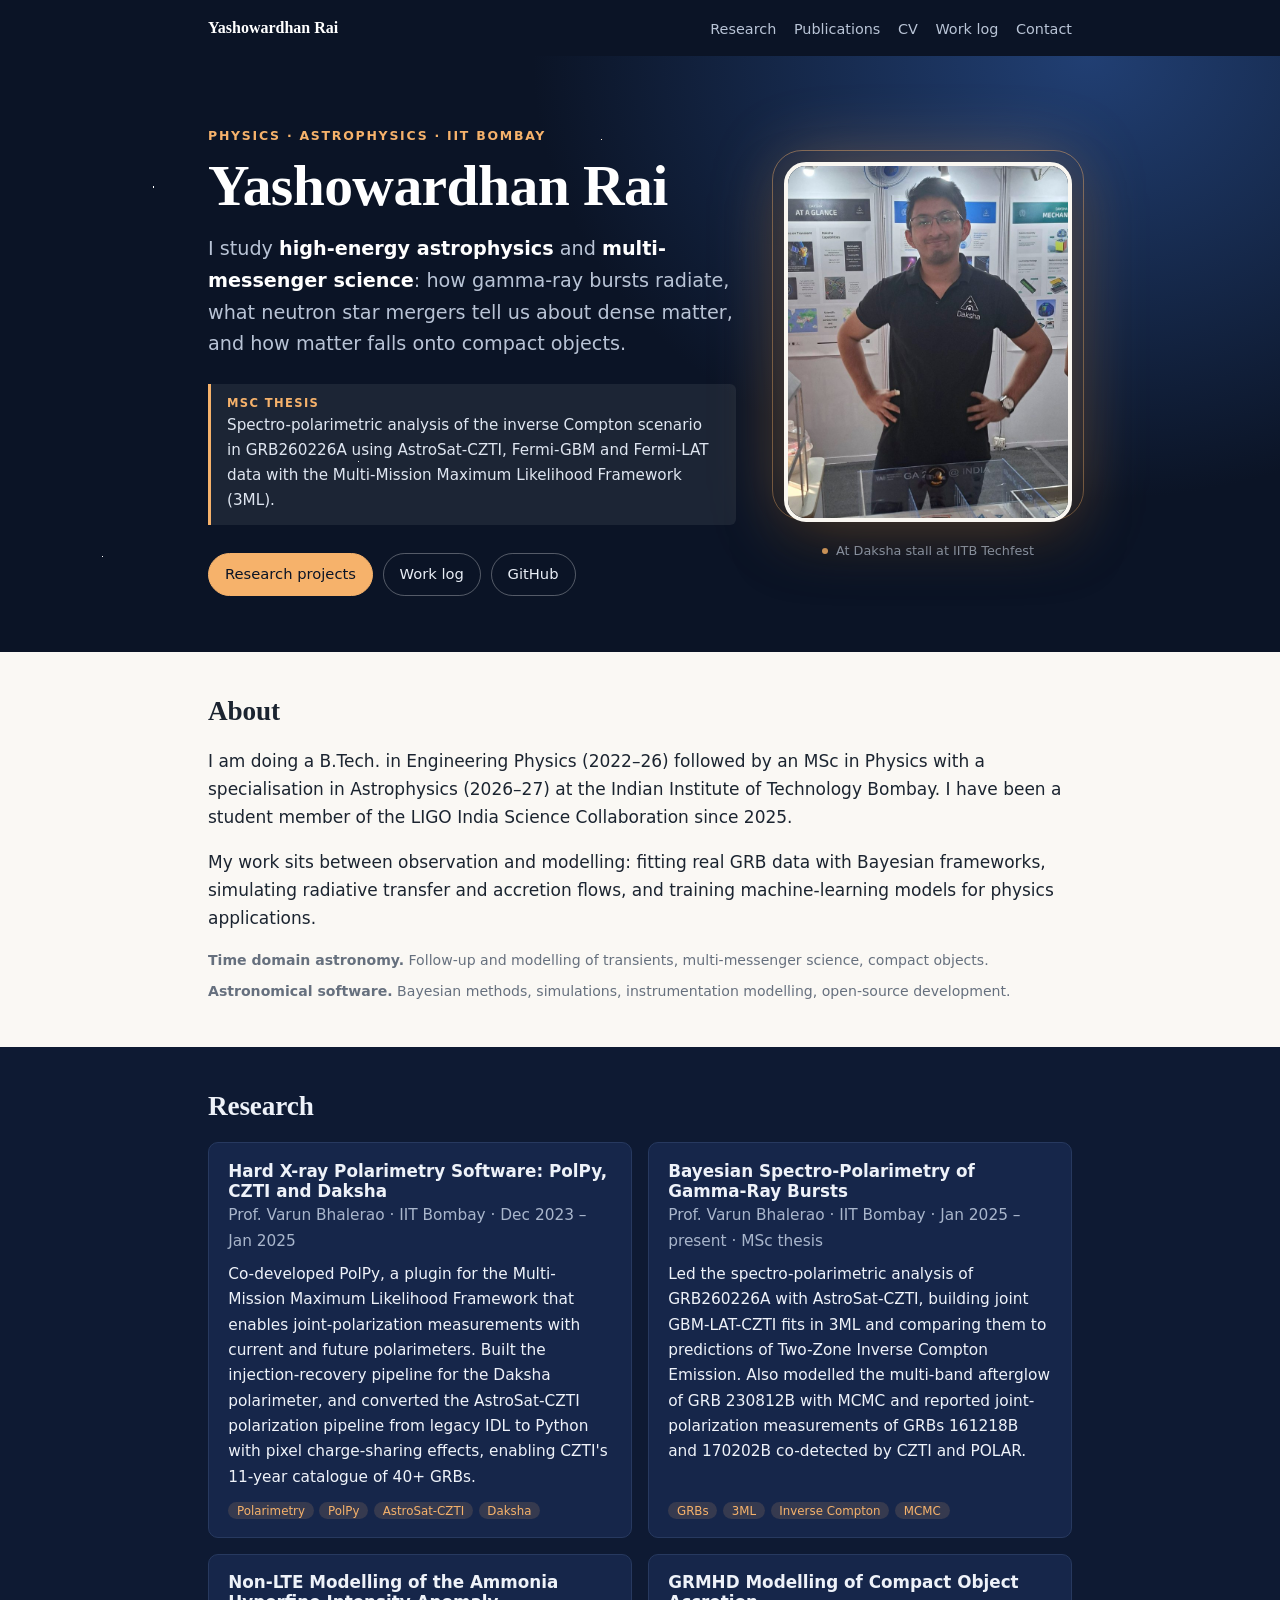
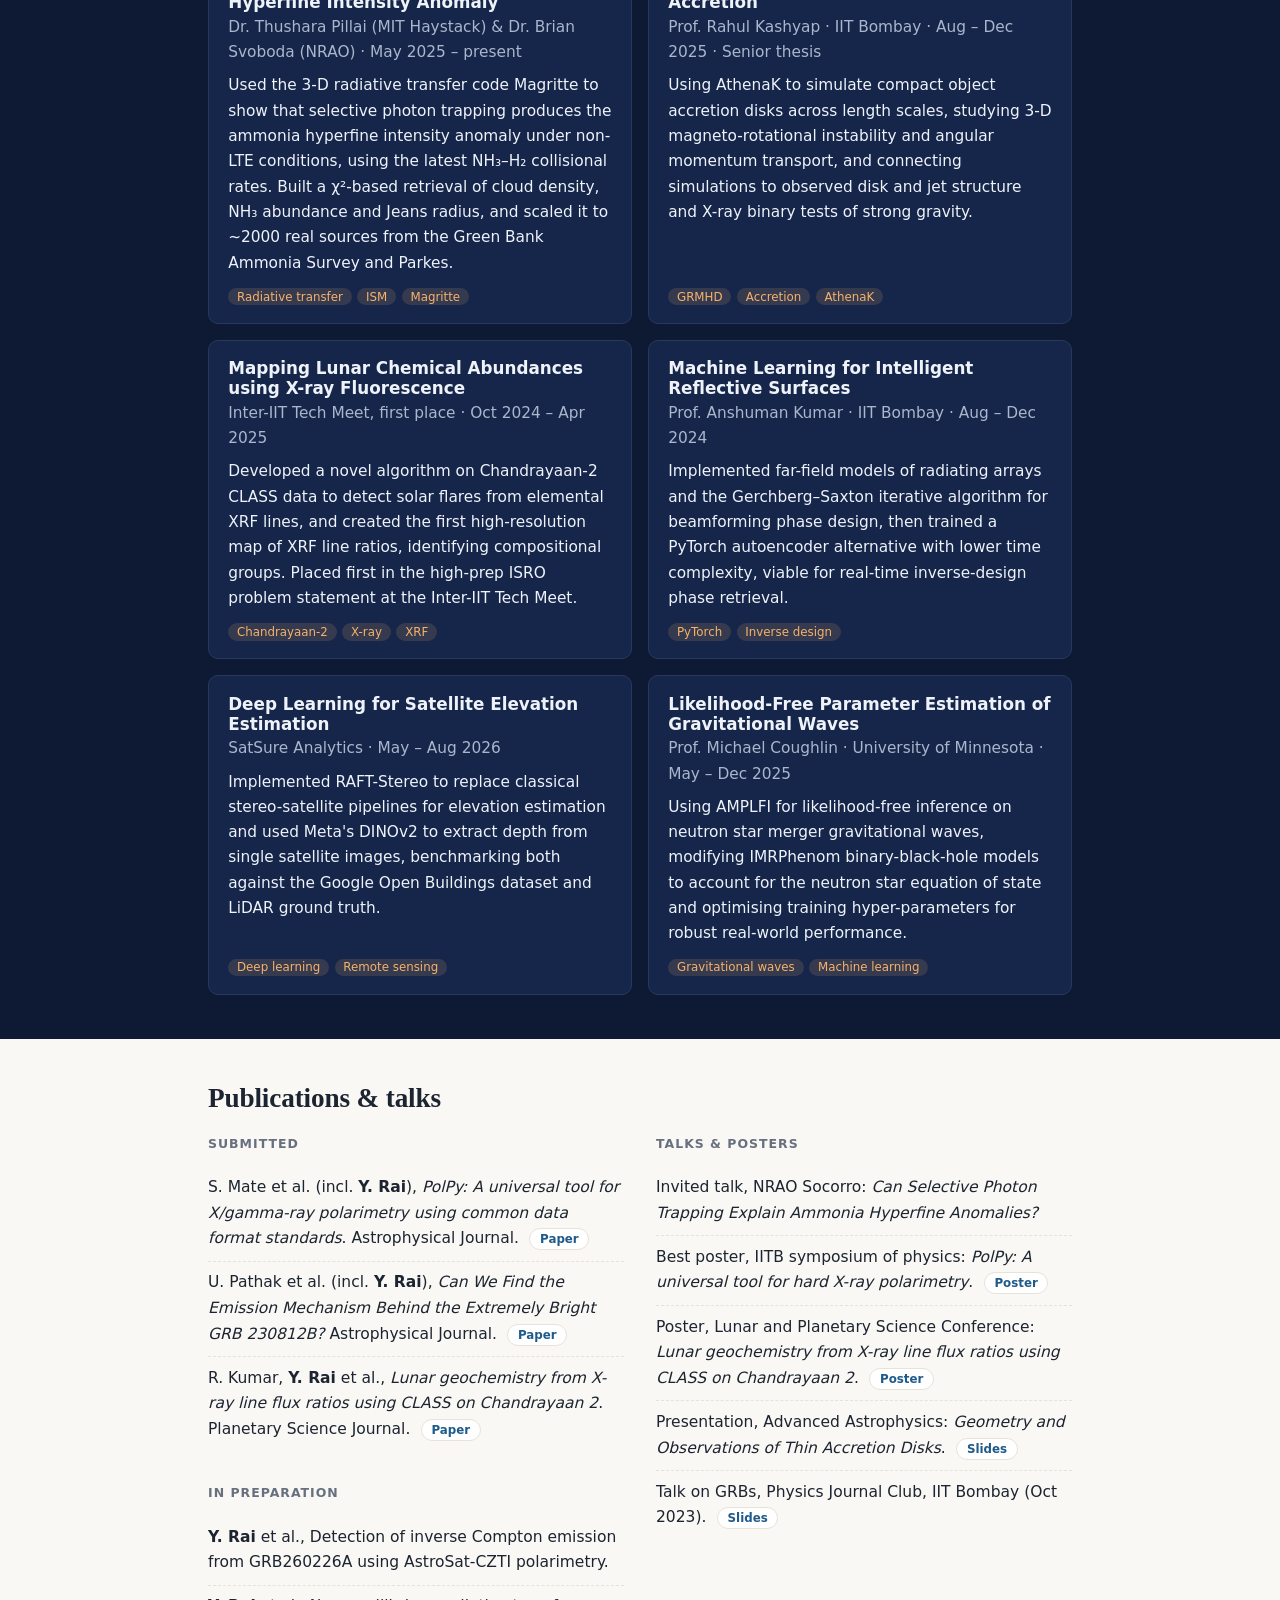
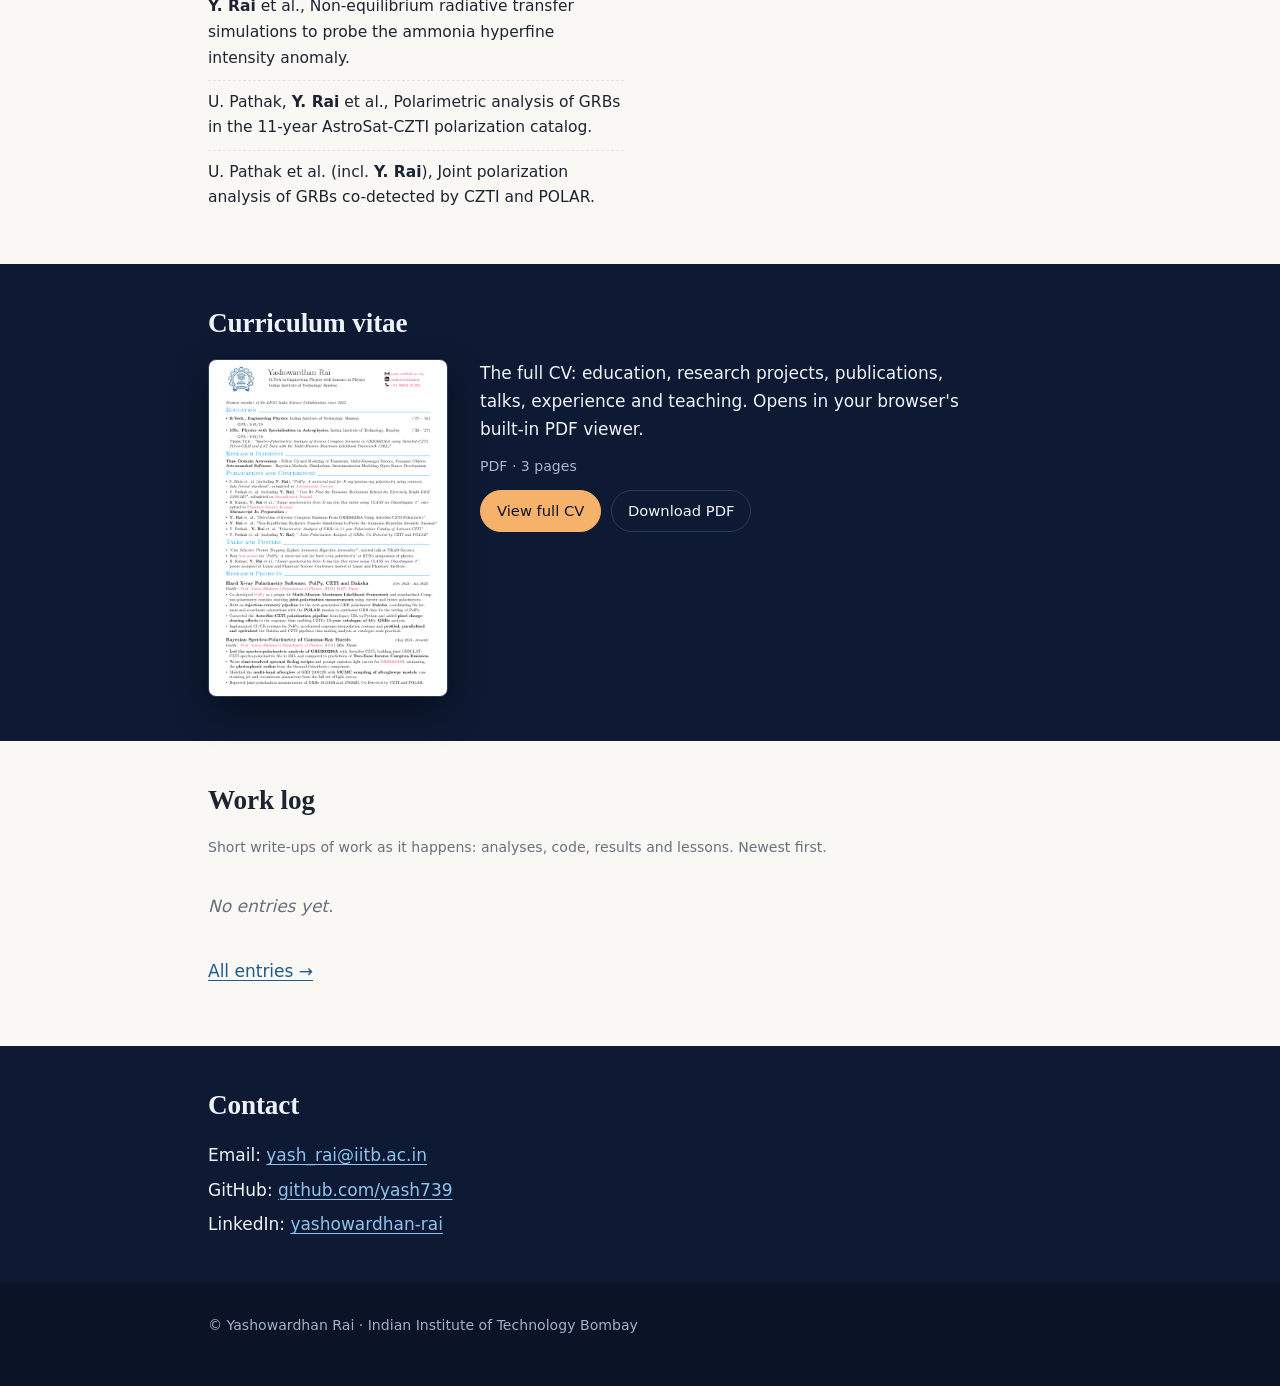
==== index.html @ 52ad8c48 "New theme: navy/light bands, swapping hero photos with captions" ====
<!doctype html>
<html lang="en">
<head>
<meta charset="utf-8">
<meta name="viewport" content="width=device-width, initial-scale=1">
<title>Yashowardhan Rai</title>
<meta name="description" content="Yashowardhan Rai: MSc Physics (Astrophysics) at IIT Bombay. GRB polarimetry, gravitational waves, accretion disks and radiative transfer.">
<link rel="stylesheet" href="assets/style.css">
</head>
<body>

<header class="nav">
  <div class="wrap">
    <a class="brand" href="#top">Yashowardhan Rai</a>
    <nav aria-label="Sections">
      <ul>
        <li><a href="#research">Research</a></li>
        <li><a href="#publications">Publications</a></li>
        <li><a href="#cv">CV</a></li>
        <li><a href="#work-log">Work log</a></li>
        <li><a href="#contact">Contact</a></li>
      </ul>
    </nav>
  </div>
</header>

<main id="top">
<div class="hero-bg"><div class="wrap hero hero-grid"><div class="hero-copy">
  <p class="eyebrow">Physics &middot; Astrophysics &middot; IIT Bombay</p>
  <h1>Yashowardhan Rai</h1>
  <p class="lede">I study <strong>high-energy astrophysics</strong> and <strong>multi-messenger science</strong>: how gamma-ray bursts radiate, what neutron star mergers tell us about dense matter, and how matter falls onto compact objects.</p>
  <div class="thesis">
    <b>MSc thesis</b>
    Spectro-polarimetric analysis of the inverse Compton scenario in GRB260226A using AstroSat-CZTI, Fermi-GBM and Fermi-LAT data with the Multi-Mission Maximum Likelihood Framework (3ML).
  </div>
  <div class="btns">
    <a class="btn primary" href="#research">Research projects</a>
    <a class="btn" href="work.html">Work log</a>
    <a class="btn" href="https://github.com/yash739">GitHub</a>
  </div>
</div>
<figure class="portrait">
  <button class="swap" type="button" title="Click to swap photo" aria-label="Show the other photo">
    <img class="on" src="assets/img/portrait-daksha.jpg" data-caption="At Daksha stall at IITB Techfest" alt="At Daksha stall at IITB Techfest" width="760" height="950">
    <img src="assets/img/portrait-udaipur.jpg" data-caption="At Udaipur Solar Observatory" alt="At Udaipur Solar Observatory" width="760" height="950" loading="lazy">
  </button>
  <figcaption>At Daksha stall at IITB Techfest</figcaption>
</figure>
</div></div>

<section id="about">
  <div class="wrap">
    <h2>About</h2>
    <p>I am doing a B.Tech. in Engineering Physics (2022&ndash;26) followed by an MSc in Physics with a specialisation in Astrophysics (2026&ndash;27) at the Indian Institute of Technology Bombay. I have been a student member of the LIGO India Science Collaboration since 2025.</p>
    <p>My work sits between observation and modelling: fitting real GRB data with Bayesian frameworks, simulating radiative transfer and accretion flows, and training machine-learning models for physics applications.</p>
    <div class="cols-interests">
      <p class="meta"><b>Time domain astronomy.</b> Follow-up and modelling of transients, multi-messenger science, compact objects.</p>
      <p class="meta"><b>Astronomical software.</b> Bayesian methods, simulations, instrumentation modelling, open-source development.</p>
    </div>
  </div>
</section>

<section id="research">
  <div class="wrap">
    <h2>Research</h2>
    <div class="cards">

      <a class="card" href="project.html#polpy-czti-daksha">
        <div><h3>Hard X-ray Polarimetry Software: PolPy, CZTI and Daksha</h3>
        <p class="meta">Prof. Varun Bhalerao &middot; IIT Bombay &middot; Dec 2023 &ndash; Jan 2025</p></div>
        <p>Co-developed PolPy, a plugin for the Multi-Mission Maximum Likelihood Framework that enables joint-polarization measurements with current and future polarimeters. Built the injection-recovery pipeline for the Daksha polarimeter, and converted the AstroSat-CZTI polarization pipeline from legacy IDL to Python with pixel charge-sharing effects, enabling CZTI's 11-year catalogue of 40+ GRBs.</p>
        <div class="tags"><span class="tag">Polarimetry</span><span class="tag">PolPy</span><span class="tag">AstroSat-CZTI</span><span class="tag">Daksha</span></div>
      </a>

      <a class="card" href="project.html#bayesian-spectro-polarimetry-grb">
        <div><h3>Bayesian Spectro-Polarimetry of Gamma-Ray Bursts</h3>
        <p class="meta">Prof. Varun Bhalerao &middot; IIT Bombay &middot; Jan 2025 &ndash; present &middot; MSc thesis</p></div>
        <p>Led the spectro-polarimetric analysis of GRB260226A with AstroSat-CZTI, building joint GBM-LAT-CZTI fits in 3ML and comparing them to predictions of Two-Zone Inverse Compton Emission. Also modelled the multi-band afterglow of GRB 230812B with MCMC and reported joint-polarization measurements of GRBs 161218B and 170202B co-detected by CZTI and POLAR.</p>
        <div class="tags"><span class="tag">GRBs</span><span class="tag">3ML</span><span class="tag">Inverse Compton</span><span class="tag">MCMC</span></div>
      </a>

      <a class="card" href="project.html#ammonia-non-lte">
        <div><h3>Non-LTE Modelling of the Ammonia Hyperfine Intensity Anomaly</h3>
        <p class="meta">Dr. Thushara Pillai (MIT Haystack) &amp; Dr. Brian Svoboda (NRAO) &middot; May 2025 &ndash; present</p></div>
        <p>Used the 3-D radiative transfer code Magritte to show that selective photon trapping produces the ammonia hyperfine intensity anomaly under non-LTE conditions, using the latest NH&#8323;&ndash;H&#8322; collisional rates. Built a &chi;&sup2;-based retrieval of cloud density, NH&#8323; abundance and Jeans radius, and scaled it to ~2000 real sources from the Green Bank Ammonia Survey and Parkes.</p>
        <div class="tags"><span class="tag">Radiative transfer</span><span class="tag">ISM</span><span class="tag">Magritte</span></div>
      </a>

      <a class="card" href="project.html#grmhd-accretion">
        <div><h3>GRMHD Modelling of Compact Object Accretion</h3>
        <p class="meta">Prof. Rahul Kashyap &middot; IIT Bombay &middot; Aug &ndash; Dec 2025 &middot; Senior thesis</p></div>
        <p>Using AthenaK to simulate compact object accretion disks across length scales, studying 3-D magneto-rotational instability and angular momentum transport, and connecting simulations to observed disk and jet structure and X-ray binary tests of strong gravity.</p>
        <div class="tags"><span class="tag">GRMHD</span><span class="tag">Accretion</span><span class="tag">AthenaK</span></div>
      </a>

      <a class="card" href="project.html#lunar-xrf-abundances">
        <div><h3>Mapping Lunar Chemical Abundances using X-ray Fluorescence</h3>
        <p class="meta">Inter-IIT Tech Meet, first place &middot; Oct 2024 &ndash; Apr 2025</p></div>
        <p>Developed a novel algorithm on Chandrayaan-2 CLASS data to detect solar flares from elemental XRF lines, and created the first high-resolution map of XRF line ratios, identifying compositional groups. Placed first in the high-prep ISRO problem statement at the Inter-IIT Tech Meet.</p>
        <div class="tags"><span class="tag">Chandrayaan-2</span><span class="tag">X-ray</span><span class="tag">XRF</span></div>
      </a>

      <a class="card" href="project.html#ml-intelligent-reflective-surfaces">
        <div><h3>Machine Learning for Intelligent Reflective Surfaces</h3>
        <p class="meta">Prof. Anshuman Kumar &middot; IIT Bombay &middot; Aug &ndash; Dec 2024</p></div>
        <p>Implemented far-field models of radiating arrays and the Gerchberg&ndash;Saxton iterative algorithm for beamforming phase design, then trained a PyTorch autoencoder alternative with lower time complexity, viable for real-time inverse-design phase retrieval.</p>
        <div class="tags"><span class="tag">PyTorch</span><span class="tag">Inverse design</span></div>
      </a>

      <a class="card" href="project.html#satellite-elevation-dl">
        <div><h3>Deep Learning for Satellite Elevation Estimation</h3>
        <p class="meta">SatSure Analytics &middot; May &ndash; Aug 2026</p></div>
        <p>Implemented RAFT-Stereo to replace classical stereo-satellite pipelines for elevation estimation and used Meta's DINOv2 to extract depth from single satellite images, benchmarking both against the Google Open Buildings dataset and LiDAR ground truth.</p>
        <div class="tags"><span class="tag">Deep learning</span><span class="tag">Remote sensing</span></div>
      </a>

      <a class="card" href="project.html#gw-likelihood-free-inference">
        <div><h3>Likelihood-Free Parameter Estimation of Gravitational Waves</h3>
        <p class="meta">Prof. Michael Coughlin &middot; University of Minnesota &middot; May &ndash; Dec 2025</p></div>
        <p>Using AMPLFI for likelihood-free inference on neutron star merger gravitational waves, modifying IMRPhenom binary-black-hole models to account for the neutron star equation of state and optimising training hyper-parameters for robust real-world performance.</p>
        <div class="tags"><span class="tag">Gravitational waves</span><span class="tag">Machine learning</span></div>
      </a>


    </div>
  </div>
</section>

<section id="publications">
  <div class="wrap">
    <h2>Publications &amp; talks</h2>
    <div class="two">
      <div>
        <p class="sub" style="margin-top:0">Submitted</p>
        <ul class="plain">
          <li>S. Mate et al. (incl. <b>Y. Rai</b>), <i>PolPy: A universal tool for X/gamma-ray polarimetry using common data format standards</i>. Astrophysical Journal. <span class="refs"><a class="pill" href="https://arxiv.org/abs/2608.27775" target="_blank" rel="noopener">Paper</a></span></li>
          <li>U. Pathak et al. (incl. <b>Y. Rai</b>), <i>Can We Find the Emission Mechanism Behind the Extremely Bright GRB 230812B?</i> Astrophysical Journal. <span class="refs"><a class="pill" href="https://arxiv.org/abs/2607.18437" target="_blank" rel="noopener">Paper</a></span></li>
          <li>R. Kumar, <b>Y. Rai</b> et al., <i>Lunar geochemistry from X-ray line flux ratios using CLASS on Chandrayaan 2</i>. Planetary Science Journal. <span class="refs"><a class="pill" href="https://arxiv.org/abs/2508.15563" target="_blank" rel="noopener">Paper</a></span></li>
        </ul>
        <p class="sub">In preparation</p>
        <ul class="plain">
          <li><b>Y. Rai</b> et al., Detection of inverse Compton emission from GRB260226A using AstroSat-CZTI polarimetry.</li>
          <li><b>Y. Rai</b> et al., Non-equilibrium radiative transfer simulations to probe the ammonia hyperfine intensity anomaly.</li>
          <li>U. Pathak, <b>Y. Rai</b> et al., Polarimetric analysis of GRBs in the 11-year AstroSat-CZTI polarization catalog.</li>
          <li>U. Pathak et al. (incl. <b>Y. Rai</b>), Joint polarization analysis of GRBs co-detected by CZTI and POLAR.</li>
        </ul>
      </div>
      <div>
        <p class="sub" style="margin-top:0">Talks &amp; posters</p>
        <ul class="plain">
          <li>Invited talk, NRAO Socorro: <i>Can Selective Photon Trapping Explain Ammonia Hyperfine Anomalies?</i></li>
          <li>Best poster, IITB symposium of physics: <i>PolPy: A universal tool for hard X-ray polarimetry</i>. <span class="refs"><a class="pill" href="https://docs.google.com/presentation/d/1CMzVcYoYE8TVvCHKv9C_4FYjsjBXXOcnqccAkblDOzw/edit?usp=sharing" target="_blank" rel="noopener">Poster</a></span></li>
          <li>Poster, Lunar and Planetary Science Conference: <i>Lunar geochemistry from X-ray line flux ratios using CLASS on Chandrayaan 2</i>. <span class="refs"><a class="pill" href="https://github.com/ravioli1369/selenomapper/blob/main/posters_and_conferences/ISRO%20Selenomapper%20Symphy%202025.pdf" target="_blank" rel="noopener">Poster</a></span></li>
          <li>Presentation, Advanced Astrophysics: <i>Geometry and Observations of Thin Accretion Disks</i>. <span class="refs"><a class="pill" href="https://docs.google.com/presentation/d/1La5Wf0WqTfq2LN2JYodsQK4hwtytTy-yPuyOJDVzRT4/edit?usp=sharing" target="_blank" rel="noopener">Slides</a></span></li>
          <li>Talk on GRBs, Physics Journal Club, IIT Bombay (Oct 2023). <span class="refs"><a class="pill" href="https://docs.google.com/presentation/d/1KpFudyNcaRsxuaaF7t0p8BXJkf0tkk6lKl1r3N2eus4/edit?usp=sharing" target="_blank" rel="noopener">Slides</a></span></li>
        </ul>
      </div>
    </div>
  </div>
</section>

<section id="cv">
  <div class="wrap">
    <h2>Curriculum vitae</h2>
    <div class="cv">
      <a class="cv-thumb" href="assets/cv/Yashowardhan_Rai_CV.pdf" target="_blank" rel="noopener" aria-label="Open the full CV (PDF) in a new tab">
        <img src="assets/cv/cv-page1.png" alt="First page of Yashowardhan Rai's CV" width="662" height="936" loading="lazy">
      </a>
      <div class="cv-text">
        <p>The full CV: education, research projects, publications, talks, experience and teaching. Opens in your browser's built-in PDF viewer.</p>
        <p class="meta">PDF &middot; 3 pages</p>
        <div class="btns">
          <a class="btn primary" href="assets/cv/Yashowardhan_Rai_CV.pdf" target="_blank" rel="noopener">View full CV</a>
          <a class="btn" href="assets/cv/Yashowardhan_Rai_CV.pdf" download>Download PDF</a>
        </div>
      </div>
    </div>
  </div>
</section>

<section id="work-log">
  <div class="wrap">
    <h2>Work log</h2>
    <p class="meta" style="margin-bottom:1rem">Short write-ups of work as it happens: analyses, code, results and lessons. Newest first.</p>
    <div id="latest-work" class="cards"><p class="empty">Loading&hellip;</p></div>
    <p style="margin-top:1.25rem"><a href="work.html">All entries &rarr;</a></p>
    <noscript><p class="empty">Enable JavaScript to see the work log, or browse the <a href="https://github.com/yash739/yash739.github.io/tree/main/work">entries on GitHub</a>.</p></noscript>
  </div>
</section>

<section id="contact">
  <div class="wrap">
    <h2>Contact</h2>
    <ul class="contact-list">
      <li>Email: <a href="mailto:yash_rai@iitb.ac.in">yash_rai@iitb.ac.in</a></li>
      <li>GitHub: <a href="https://github.com/yash739">github.com/yash739</a></li>
      <li>LinkedIn: <a href="https://www.linkedin.com/in/yashowardhan-rai-b2b551202/">yashowardhan-rai</a></li>
    </ul>
  </div>
</section>
</main>

<footer>
  <div class="wrap">&copy; Yashowardhan Rai &middot; Indian Institute of Technology Bombay</div>
</footer>

<script src="assets/vendor/marked.min.js"></script>
<script src="assets/work.js"></script>
<script src="assets/swap.js"></script>
</body>
</html>
---- assets/style.css ----
:root {
  color-scheme: light;
  --bg: #faf8f4;
  --surface: #ffffff;
  --ink: #1b2430;
  --muted: #66707e;
  --line: #e8e3d9;
  --accent: #c2410c;
  --accent-soft: #fdebd9;
  --link: #1e5a8a;
  --code-bg: #f3efe7;
  --serif: "Iowan Old Style", "Palatino Linotype", Palatino, Georgia, "Times New Roman", serif;
  --sans: system-ui, -apple-system, "Segoe UI", Roboto, "Helvetica Neue", Arial, sans-serif;
  --mono: ui-monospace, "SF Mono", Consolas, "Liberation Mono", monospace;
}

* { box-sizing: border-box; }
html { scroll-behavior: smooth; scroll-padding-top: 4.5rem; }
body {
  margin: 0;
  background: var(--bg);
  color: var(--ink);
  font: 1.0625rem/1.65 var(--sans);
  -webkit-font-smoothing: antialiased;
}
a { color: var(--link); text-underline-offset: 0.18em; }
a:hover { color: var(--accent); }
.wrap { max-width: 56rem; margin: 0 auto; padding: 0 1rem; }

/* nav */
.nav {
  position: sticky; top: 0; z-index: 10;
  background: #0b1426;
}
.nav .wrap { display: flex; align-items: center; justify-content: space-between; gap: 1rem; height: 3.5rem; }
.nav .brand { font: 600 1rem var(--serif); color: #fff; text-decoration: none; white-space: nowrap; }
.nav nav { min-width: 0; }
.nav ul { display: flex; gap: 1.1rem; list-style: none; margin: 0; padding: 0; overflow-x: auto; }
.nav li a { color: #b9c4d6; text-decoration: none; font-size: 0.9rem; white-space: nowrap; }
.nav li a:hover { color: #f6b26b; }

/* hero */
.hero-bg {
  background:
    radial-gradient(1.5px 1.5px at 12% 22%, #fff 50%, transparent 52%),
    radial-gradient(1px 1px at 28% 68%, #fff 50%, transparent 52%),
    radial-gradient(1.5px 1.5px at 47% 14%, #ffe9cf 50%, transparent 52%),
    radial-gradient(1px 1px at 63% 52%, #fff 50%, transparent 52%),
    radial-gradient(2px 2px at 78% 26%, #fff 50%, transparent 52%),
    radial-gradient(1px 1px at 90% 78%, #fff 50%, transparent 52%),
    radial-gradient(1px 1px at 8% 84%, #fff 50%, transparent 52%),
    radial-gradient(ellipse 70% 120% at 85% 0%, #213f73 0%, #0b1426 62%);
}
.hero { padding-top: 4.5rem; padding-bottom: 3.5rem; }
.eyebrow { font: 600 0.78rem var(--sans); letter-spacing: 0.14em; text-transform: uppercase; color: #f6b26b; margin: 0 0 0.75rem; }
.hero h1 { font: 600 clamp(2.4rem, 7vw, 3.6rem)/1.08 var(--serif); margin: 0 0 1rem; letter-spacing: -0.01em; color: #fff; }
.hero .lede { font-size: 1.2rem; color: #b9c4d6; max-width: 40rem; margin: 0 0 1.5rem; }
.hero .lede strong { color: #fff; font-weight: 600; }
.thesis { border-left: 3px solid #f6b26b; background: rgba(255,255,255,.07); color: #dfe6f1; padding: 0.75rem 1rem; border-radius: 0 6px 6px 0; max-width: 40rem; font-size: 0.95rem; margin: 0 0 1.75rem; }
.thesis b { display: block; font: 600 0.72rem var(--sans); letter-spacing: 0.12em; text-transform: uppercase; color: #f6b26b; margin-bottom: 0.2rem; }
.btns { display: flex; flex-wrap: wrap; gap: 0.6rem; }
.btn {
  display: inline-block; padding: 0.5rem 1rem; border-radius: 999px; font-size: 0.92rem; font-weight: 500;
  border: 1px solid var(--line); color: var(--ink); background: var(--surface); text-decoration: none;
}
.btn:hover { border-color: var(--accent); color: var(--accent); }
.btn.primary { background: var(--ink); color: #fff; border-color: var(--ink); }
.btn.primary:hover { background: var(--accent); border-color: var(--accent); color: #fff; }

/* sections */
section { padding: 2.75rem 0; border-top: 1px solid var(--line); }
section > .wrap > h2 { font: 600 1.7rem var(--serif); margin: 0 0 1.25rem; letter-spacing: -0.005em; }
h3 { font: 600 1.05rem var(--sans); margin: 0 0 0.15rem; }
.meta { color: var(--muted); font-size: 0.88rem; margin: 0; }
.sub { color: var(--muted); font-size: 0.95rem; margin: 2rem 0 0.75rem; font-weight: 600; text-transform: uppercase; letter-spacing: 0.08em; font-size: 0.78rem; }

.cards { display: grid; grid-template-columns: repeat(auto-fill, minmax(min(100%, 22rem), 1fr)); gap: 1rem; }
.card {
  background: var(--surface); border: 1px solid var(--line); border-radius: 10px; padding: 1.1rem 1.2rem;
  display: flex; flex-direction: column; gap: 0.5rem;
}
.card p { margin: 0; font-size: 0.96rem; }
a.card { text-decoration: none; color: inherit; }
a.card { transition: box-shadow 0.15s, border-color 0.15s, transform 0.15s; }
a.card:hover { border-color: var(--accent); box-shadow: 0 4px 16px rgba(180, 84, 10, 0.10); transform: translateY(-1px); }
a.card h3 { color: var(--ink); }

.tags { display: flex; flex-wrap: wrap; gap: 0.35rem; margin-top: auto; padding-top: 0.25rem; }
.tag {
  font: 500 0.74rem var(--sans); padding: 0.1rem 0.55rem; border-radius: 999px; background: var(--accent-soft);
  color: var(--accent); border: 0; cursor: default;
}
button.tag { cursor: pointer; }
button.tag[aria-pressed="true"] { background: var(--accent); color: #fff; }
.status { font: 600 0.7rem var(--sans); letter-spacing: 0.08em; text-transform: uppercase; color: var(--muted); }

ul.plain { list-style: none; padding: 0; margin: 0; }
ul.plain > li { padding: 0.55rem 0; border-bottom: 1px dashed var(--line); font-size: 0.97rem; }
ul.plain > li:last-child { border-bottom: 0; }
ul.plain .when { float: right; margin-left: 1rem; color: var(--muted); font-size: 0.88rem; font-variant-numeric: tabular-nums; }

.two { display: grid; grid-template-columns: repeat(auto-fit, minmax(min(100%, 24rem), 1fr)); gap: 2rem; }
.cols-interests { display: grid; gap: 0.5rem; margin-top: 1rem; }

.empty { color: var(--muted); font-style: italic; }

/* contact */
.contact-list { list-style: none; padding: 0; margin: 0; display: grid; gap: 0.4rem; }
footer { padding: 2rem 0 3rem; border-top: 1px solid var(--line); color: var(--muted); font-size: 0.88rem; }

/* work log page */
.page-head { padding: 3rem 0 1rem; }
.page-head h1 { font: 600 2.2rem var(--serif); margin: 0 0 0.5rem; }
.filters { display: flex; flex-wrap: wrap; gap: 0.4rem; margin: 1rem 0 1.5rem; }
.entry h1 { font: 600 clamp(1.8rem, 5vw, 2.4rem)/1.15 var(--serif); margin: 0.5rem 0 0.75rem; }
.entry .back { font-size: 0.9rem; }
.entry .links { display: flex; flex-wrap: wrap; gap: 0.5rem; margin: 1rem 0; }
.prose { max-width: 44rem; }
.lede-p { font-size: 1.15rem; color: var(--muted); max-width: 44rem; margin: 0.5rem 0 0.25rem; }
.prose h2 { font: 600 1.4rem var(--serif); margin: 2rem 0 0.5rem; }
.prose h3 { font-size: 1.1rem; margin: 1.5rem 0 0.4rem; }
.prose img { max-width: 100%; height: auto; border-radius: 6px; border: 1px solid var(--line); }
.prose code { font: 0.88em var(--mono); background: var(--code-bg); padding: 0.1em 0.35em; border-radius: 4px; }
.prose pre { background: var(--code-bg); padding: 0.9rem 1rem; border-radius: 8px; overflow-x: auto; font-size: 0.88rem; }
.prose pre code { background: none; padding: 0; }
.prose table { border-collapse: collapse; display: block; overflow-x: auto; font-size: 0.93rem; }
.prose th, .prose td { border: 1px solid var(--line); padding: 0.35rem 0.7rem; text-align: left; }
.prose blockquote { margin: 1rem 0; padding: 0.1rem 1rem; border-left: 3px solid var(--line); color: var(--muted); }

@media (max-width: 40rem) {
  .nav ul { gap: 0.8rem; }
  .hero { padding-top: 3rem; }
  ul.plain .when { float: none; display: block; margin: 0; }
}

/* paper / poster / slide links */
.refs { display: inline-flex; flex-wrap: wrap; gap: 0.35rem; margin-left: 0.35rem; vertical-align: baseline; }
.pill {
  display: inline-block; padding: 0 0.6rem; border-radius: 999px; font: 600 0.74rem/1.7 var(--sans);
  border: 1px solid var(--line); background: var(--surface); color: var(--link); text-decoration: none;
}
.pill:hover { border-color: var(--accent); color: var(--accent); }


/* CV section */
.cv { display: grid; grid-template-columns: minmax(0, 15rem) 1fr; gap: 2rem; align-items: start; }
.cv-thumb { display: block; border: 1px solid var(--line); border-radius: 8px; overflow: hidden; box-shadow: 0 6px 24px rgba(15, 23, 42, 0.08); transition: box-shadow 0.15s, transform 0.15s, border-color 0.15s; }
.cv-thumb:hover { border-color: var(--accent); box-shadow: 0 10px 30px rgba(180, 84, 10, 0.16); transform: translateY(-2px); }
.cv-thumb img { display: block; width: 100%; height: auto; }
.cv-text p { margin: 0 0 0.75rem; max-width: 30rem; }
@media (max-width: 40rem) { .cv { grid-template-columns: 1fr; } .cv-thumb { max-width: 15rem; } }

/* hero buttons sit on navy */
.hero .btn { background: transparent; color: #e8edf5; border-color: rgba(255,255,255,.3); }
.hero .btn:hover { border-color: #f6b26b; color: #f6b26b; }
.hero .btn.primary { background: #f6b26b; color: #0b1426; border-color: #f6b26b; }
.hero .btn.primary:hover { background: #fff; border-color: #fff; color: #0b1426; }

/* alternating light and navy bands (about, publications, work log stay light) */
section { border-top: 0; }
section:nth-of-type(even) {
  --bg: #0e1a33; --surface: #16264a; --ink: #eef2f9; --muted: #a9b6cc; --line: #27395f;
  --accent: #f6b26b; --accent-soft: rgba(246,178,107,.14); --link: #8fc3ee; --code-bg: #16264a;
  background: var(--bg); color: var(--ink);
}
section:nth-of-type(even) .btn { background: transparent; color: var(--ink); border-color: var(--line); }
section:nth-of-type(even) .btn:hover { border-color: #f6b26b; color: #f6b26b; }
section:nth-of-type(even) .btn.primary { background: #f6b26b; color: #0b1426; border-color: #f6b26b; }
section:nth-of-type(even) .btn.primary:hover { background: #fff; border-color: #fff; color: #0b1426; }
section:nth-of-type(even) .cv-thumb { border-color: var(--line); box-shadow: 0 12px 36px rgba(0,0,0,.45); }
footer { background: #0b1426; border-top: 0; color: #9fb0c9; }

/* hero portrait: two photos that crossfade, in a warm-glow frame */
.hero-grid { display: grid; grid-template-columns: minmax(0, 1fr) minmax(0, 18rem); gap: 3rem; align-items: center; }
.portrait { margin: 0; position: relative; }
.portrait::before { content: ""; position: absolute; top: -12px; left: -12px; right: -12px; bottom: 2.6rem; border-radius: 30px; border: 1px solid rgba(246,178,107,.45); pointer-events: none; }
.swap {
  position: relative; display: block; width: 100%; aspect-ratio: 4 / 5; padding: 0; margin: 0; cursor: pointer;
  border: 4px solid #faf7f1; border-radius: 22px; overflow: hidden; background: #0b1426; font: inherit; color: inherit;
  box-shadow: 0 0 70px rgba(246,178,107,.38), 0 24px 50px rgba(0,0,0,.5);
}
.swap img { position: absolute; inset: 0; width: 100%; height: 100%; object-fit: cover; opacity: 0; transition: opacity 0.9s ease; }
.swap img.on { opacity: 1; }
.swap:focus-visible { outline: 3px solid #f6b26b; outline-offset: 5px; }
.portrait figcaption { margin-top: 1.1rem; font-size: 0.8rem; color: #9fb0c9; text-align: center; min-height: 1.2em; }
.portrait figcaption::before { content: ""; display: inline-block; width: 6px; height: 6px; margin-right: 0.5rem; border-radius: 50%; background: #f6b26b; vertical-align: 0.1em; }
@media (prefers-reduced-motion: reduce) { .swap img { transition: none; } }
@media (max-width: 52rem) {
  .hero-grid { grid-template-columns: 1fr; gap: 2.25rem; }
  .portrait { max-width: 15rem; order: -1; }
}
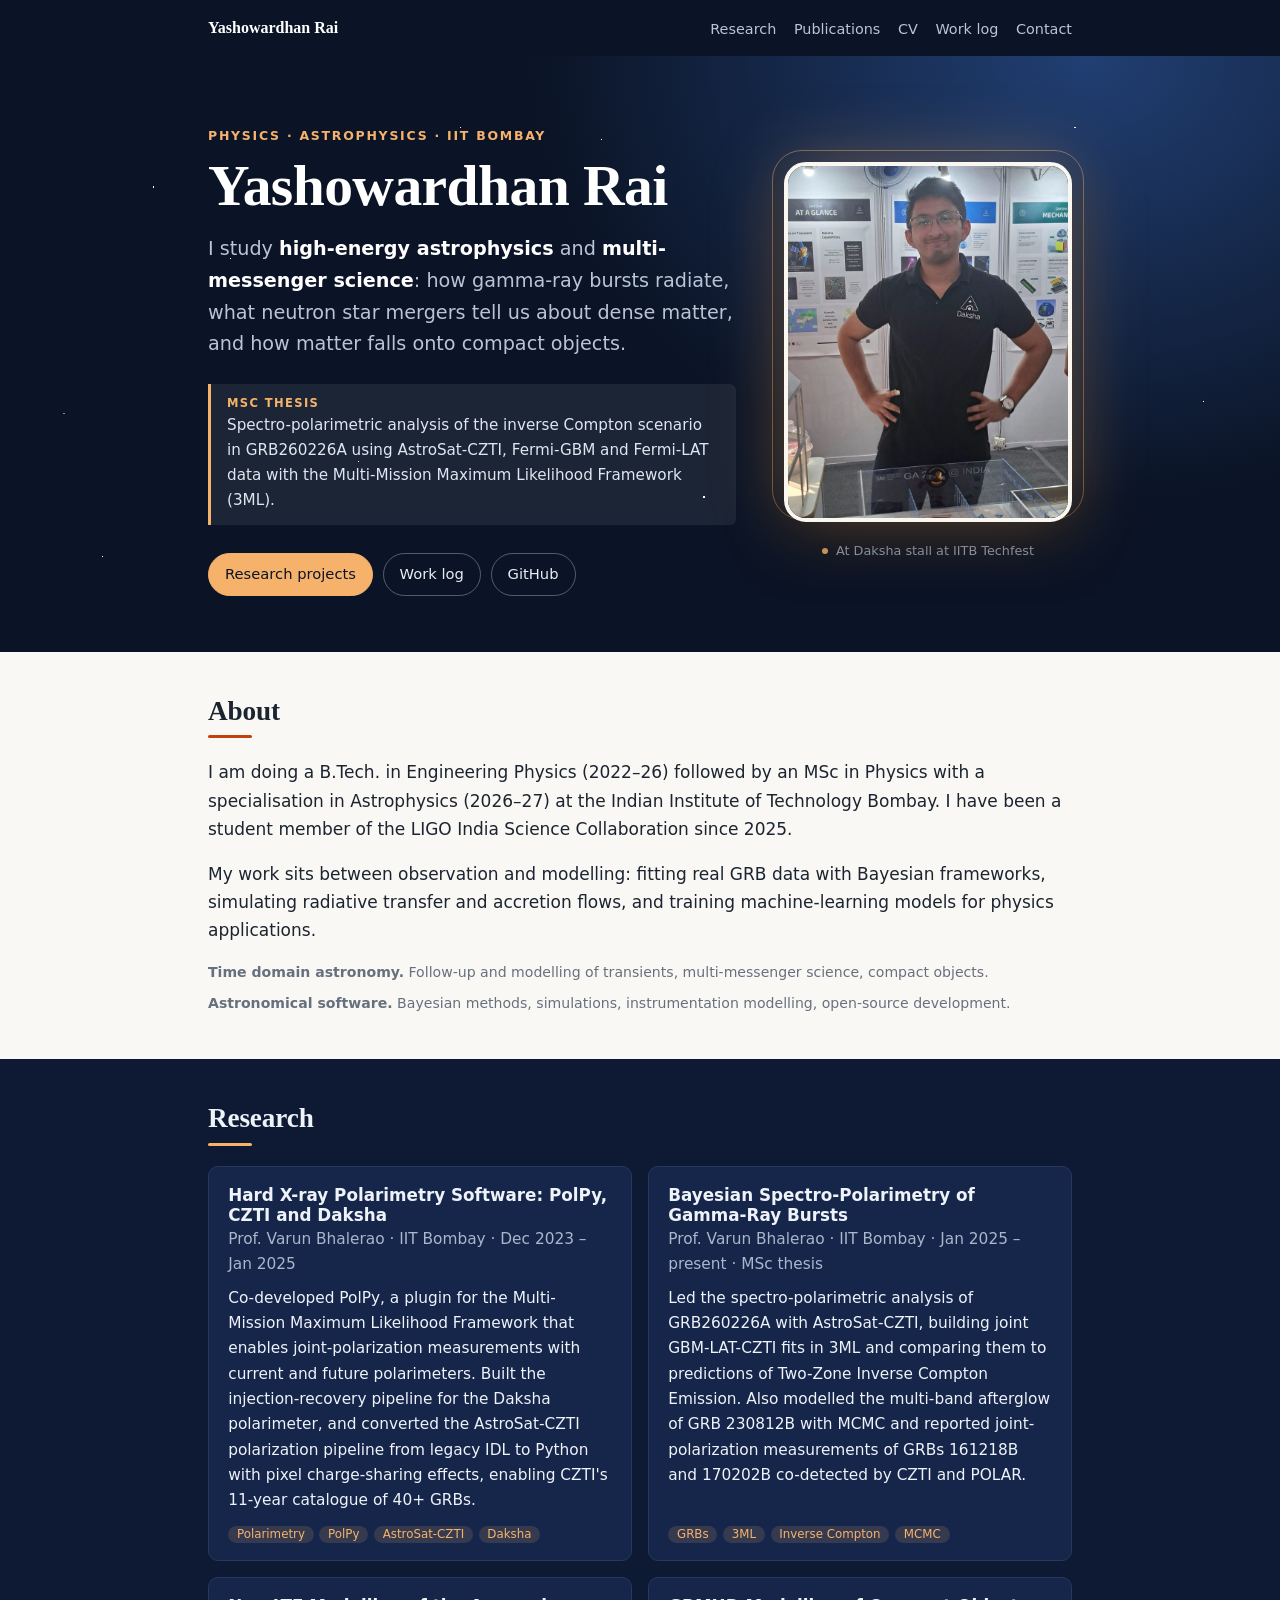
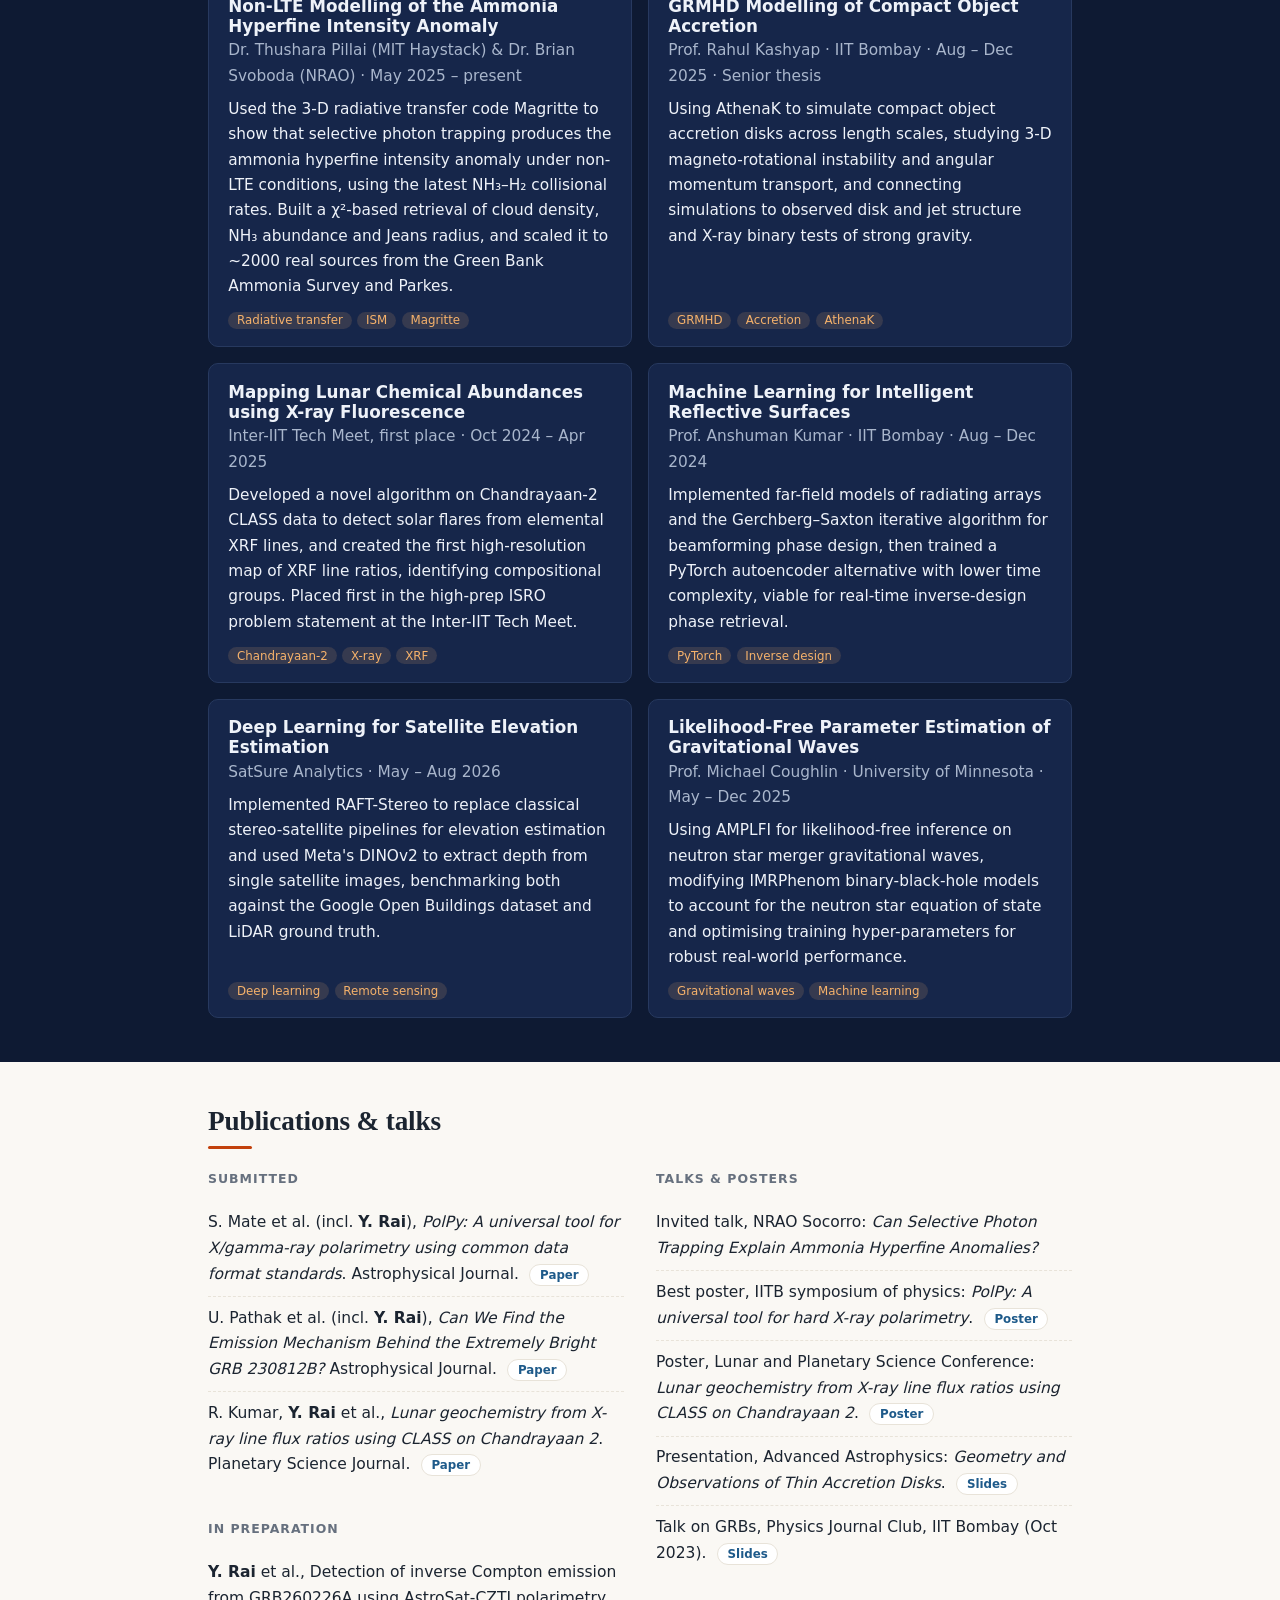
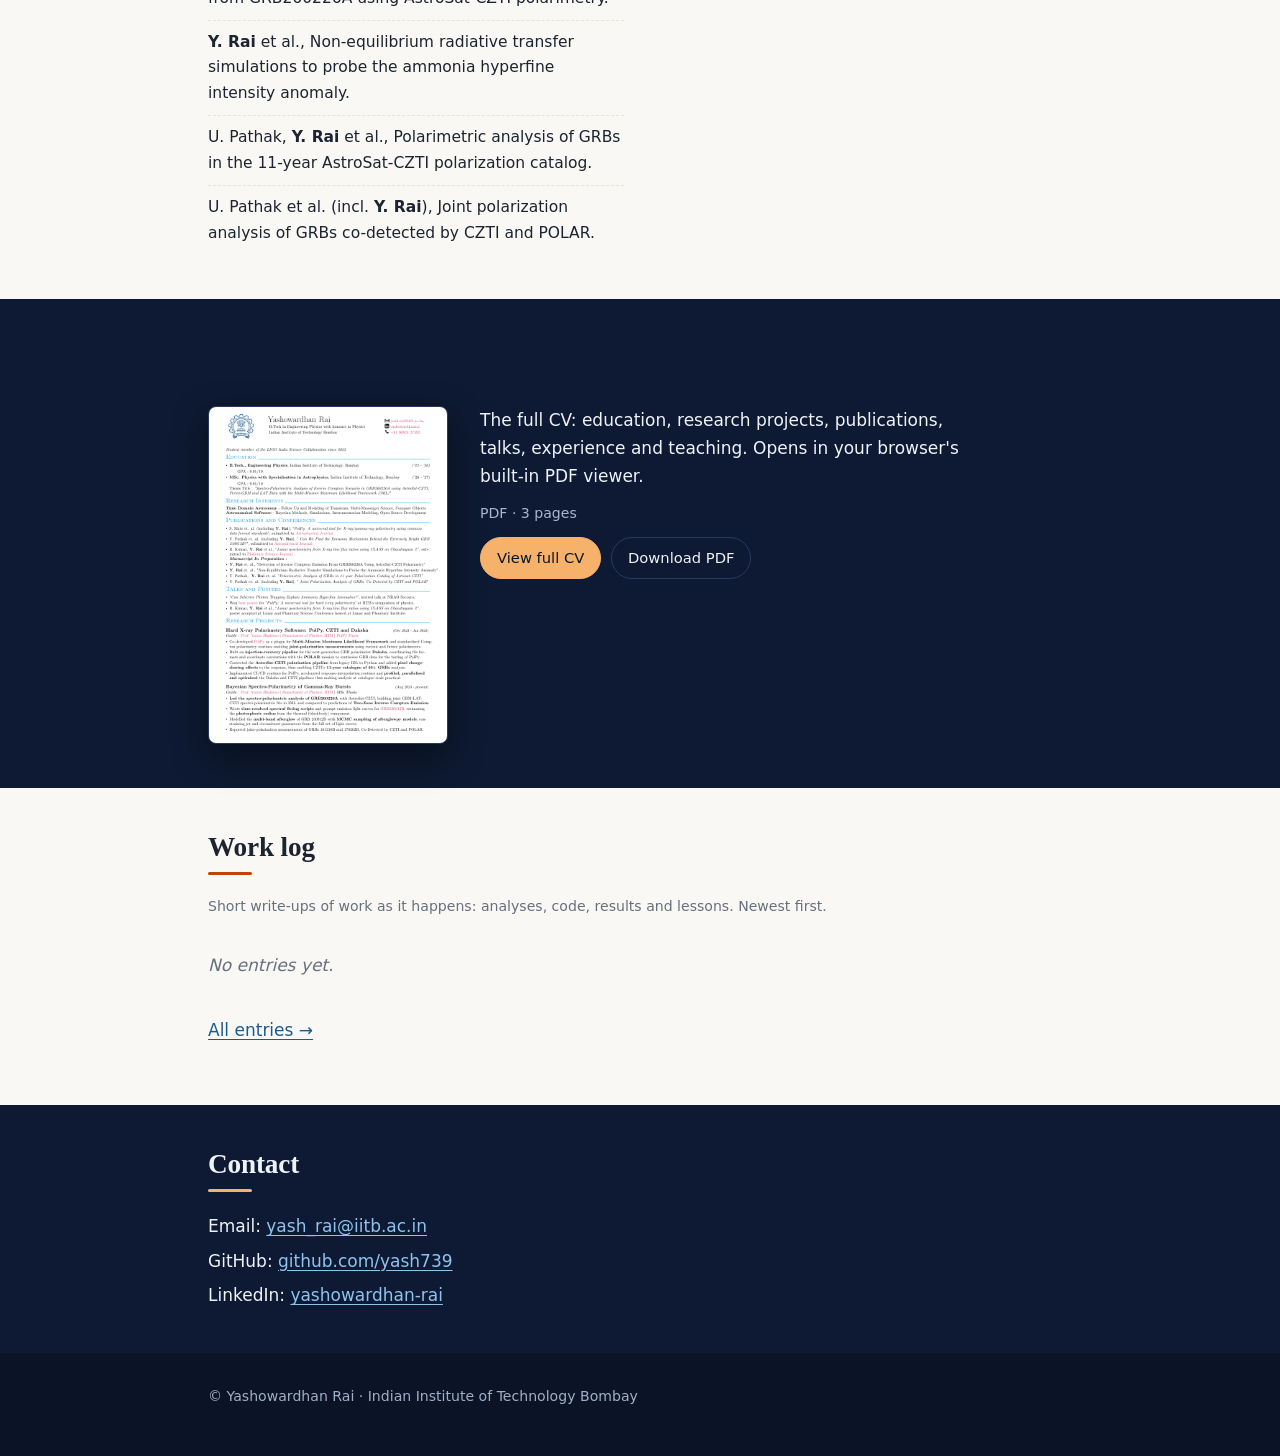
==== commit e32d079c: "Add load-in animations: hero entrance, twinkling stars, scroll reveal" ====
--- a/index.html
+++ b/index.html
@@ -6,6 +6,7 @@
 <title>Yashowardhan Rai</title>
 <meta name="description" content="Yashowardhan Rai: MSc Physics (Astrophysics) at IIT Bombay. GRB polarimetry, gravitational waves, accretion disks and radiative transfer.">
 <link rel="stylesheet" href="assets/style.css">
+<script>document.documentElement.classList.add('js')</script>
 </head>
 <body>
 
@@ -207,5 +208,6 @@
 <script src="assets/vendor/marked.min.js"></script>
 <script src="assets/work.js"></script>
 <script src="assets/swap.js"></script>
+<script src="assets/reveal.js" onerror="document.documentElement.classList.remove('js')"></script>
 </body>
 </html>
--- a/assets/style.css
+++ b/assets/style.css
@@ -189,3 +189,56 @@
   .hero-grid { grid-template-columns: 1fr; gap: 2.25rem; }
   .portrait { max-width: 15rem; order: -1; }
 }
+
+/* ---- load-in motion ---- */
+@keyframes rise { from { opacity: 0; transform: translateY(22px); } to { opacity: 1; transform: none; } }
+@keyframes drop { from { opacity: 0; transform: translateY(-100%); } to { opacity: 1; transform: none; } }
+@keyframes pop { from { opacity: 0; transform: translateY(18px) scale(0.94); } to { opacity: 1; transform: none; } }
+@keyframes grow { from { width: 0; } to { width: 2.75rem; } }
+@keyframes twinkle { from { opacity: 0.12; } to { opacity: 0.95; } }
+
+.nav { animation: drop 0.6s cubic-bezier(0.2, 0.7, 0.2, 1) backwards; }
+.hero-copy > * { animation: rise 0.8s cubic-bezier(0.2, 0.7, 0.2, 1) backwards; }
+.hero-copy > :nth-child(1) { animation-delay: 0.10s; }
+.hero-copy > :nth-child(2) { animation-delay: 0.22s; }
+.hero-copy > :nth-child(3) { animation-delay: 0.36s; }
+.hero-copy > :nth-child(4) { animation-delay: 0.50s; }
+.hero-copy > :nth-child(5) { animation-delay: 0.64s; }
+.portrait { animation: pop 1s 0.35s cubic-bezier(0.2, 0.7, 0.2, 1) backwards; }
+
+/* a second, gently twinkling layer of stars behind the hero */
+.hero-bg { position: relative; }
+.hero-bg::before {
+  content: ""; position: absolute; inset: 0; pointer-events: none;
+  background:
+    radial-gradient(1.5px 1.5px at 18% 34%, #fff 50%, transparent 52%),
+    radial-gradient(1px 1px at 36% 12%, #ffe9cf 50%, transparent 52%),
+    radial-gradient(1.5px 1.5px at 55% 74%, #fff 50%, transparent 52%),
+    radial-gradient(1px 1px at 72% 44%, #fff 50%, transparent 52%),
+    radial-gradient(1.5px 1.5px at 84% 12%, #ffe9cf 50%, transparent 52%),
+    radial-gradient(1px 1px at 94% 58%, #fff 50%, transparent 52%),
+    radial-gradient(1px 1px at 5% 60%, #fff 50%, transparent 52%);
+  animation: twinkle 3.6s ease-in-out infinite alternate;
+}
+.hero { position: relative; z-index: 1; }
+
+/* scroll reveal: .js is set by a tiny inline script, .in by assets/reveal.js */
+.js :where(#about .wrap > :not(h2), section > .wrap > h2, #research .card, .two > div, .cv > *, .contact-list li, #work-log .wrap > p):not(.in) { opacity: 0; }
+.js :where(#about .wrap > :not(h2), section > .wrap > h2, #research .card, .two > div, .cv > *, .contact-list li, #work-log .wrap > p).in {
+  animation: rise 0.75s cubic-bezier(0.2, 0.7, 0.2, 1) backwards; animation-delay: var(--d, 0s);
+}
+section > .wrap > h2::after { content: ""; display: block; width: 2.75rem; height: 3px; margin-top: 0.55rem; border-radius: 2px; background: var(--accent); }
+.js section > .wrap > h2.in::after { animation: grow 0.8s 0.3s cubic-bezier(0.2, 0.7, 0.2, 1) backwards; }
+
+/* work-log cards are inserted by script: ease them in */
+#latest-work .card, #all-work .card { animation: rise 0.6s cubic-bezier(0.2, 0.7, 0.2, 1) backwards; }
+#latest-work .card:nth-child(2), #all-work .card:nth-child(2) { animation-delay: 0.07s; }
+#latest-work .card:nth-child(3), #all-work .card:nth-child(3) { animation-delay: 0.14s; }
+#all-work .card:nth-child(4) { animation-delay: 0.21s; }
+#all-work .card:nth-child(5) { animation-delay: 0.28s; }
+#project, .page-head { animation: rise 0.6s cubic-bezier(0.2, 0.7, 0.2, 1) backwards; }
+
+@media (prefers-reduced-motion: reduce) {
+  *, *::before, *::after { animation: none !important; transition: none !important; }
+  .js :where(#about .wrap > :not(h2), section > .wrap > h2, #research .card, .two > div, .cv > *, .contact-list li, #work-log .wrap > p):not(.in) { opacity: 1; }
+}
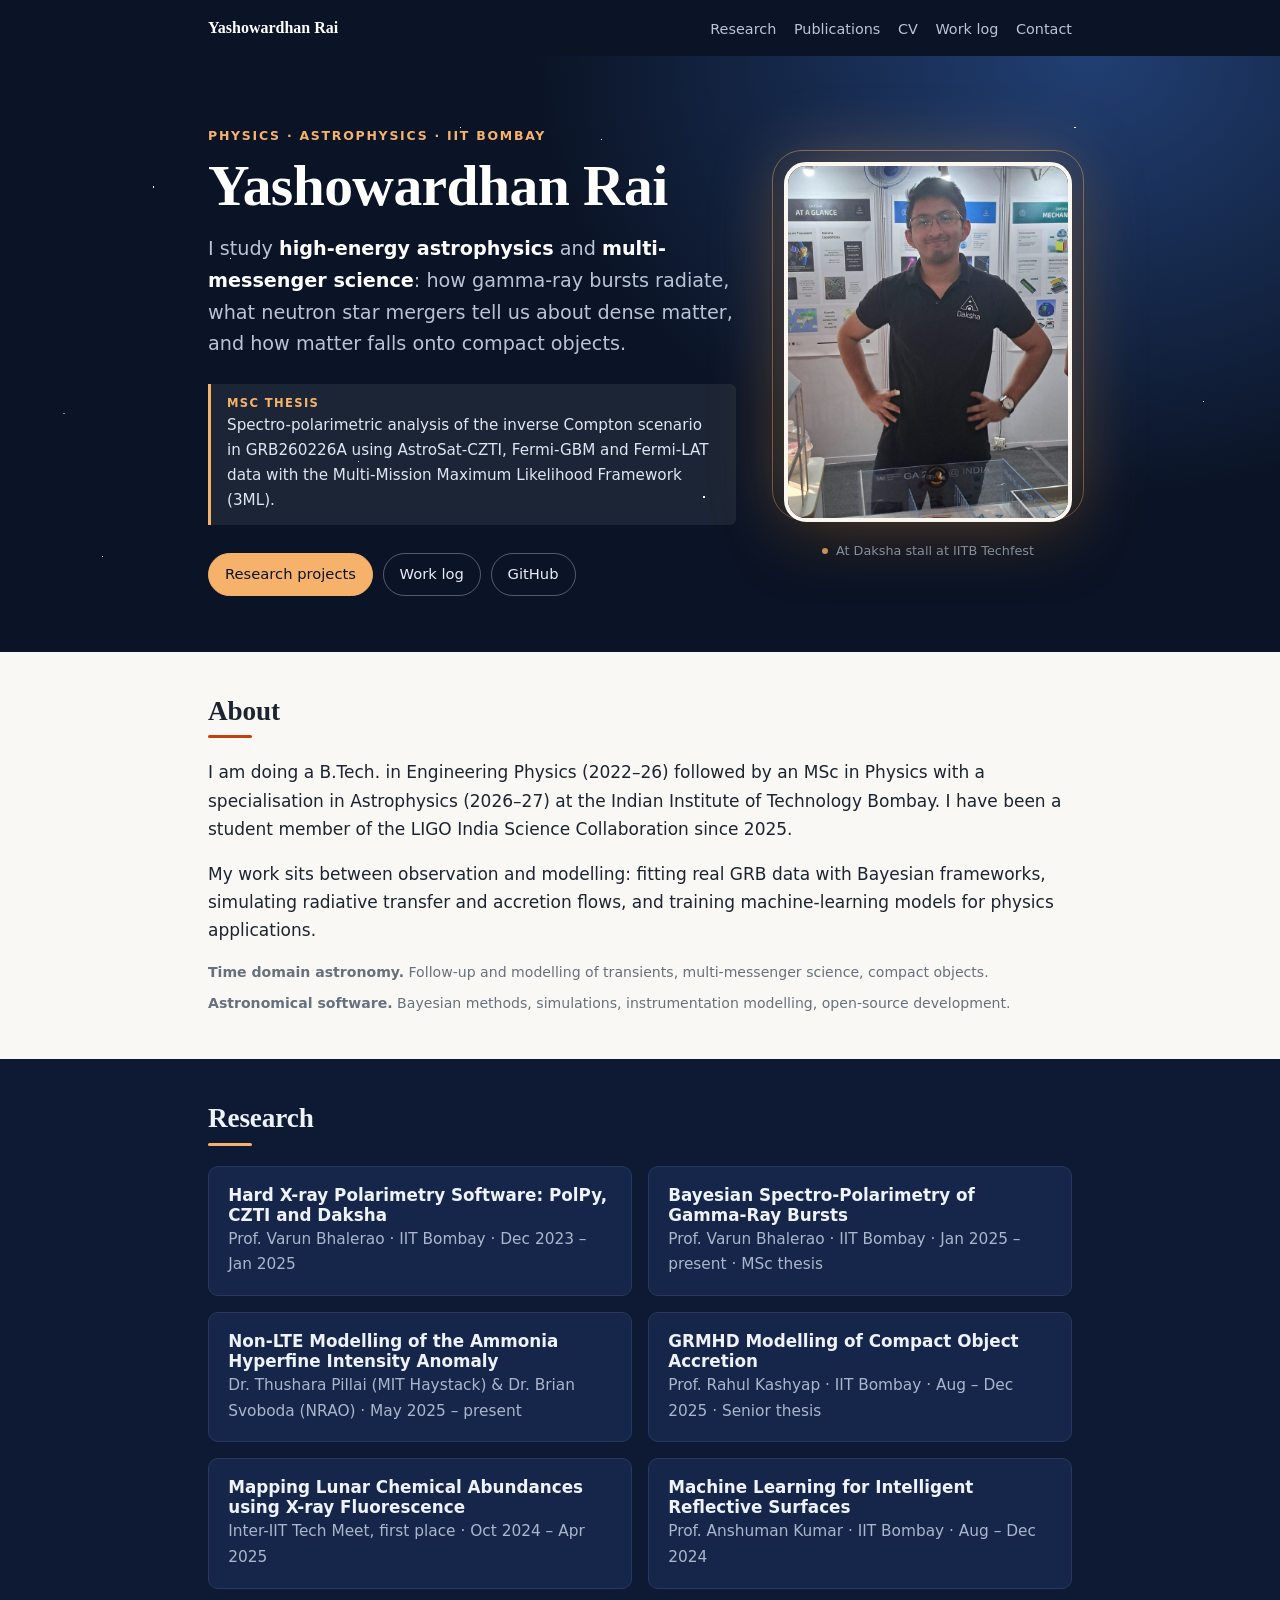
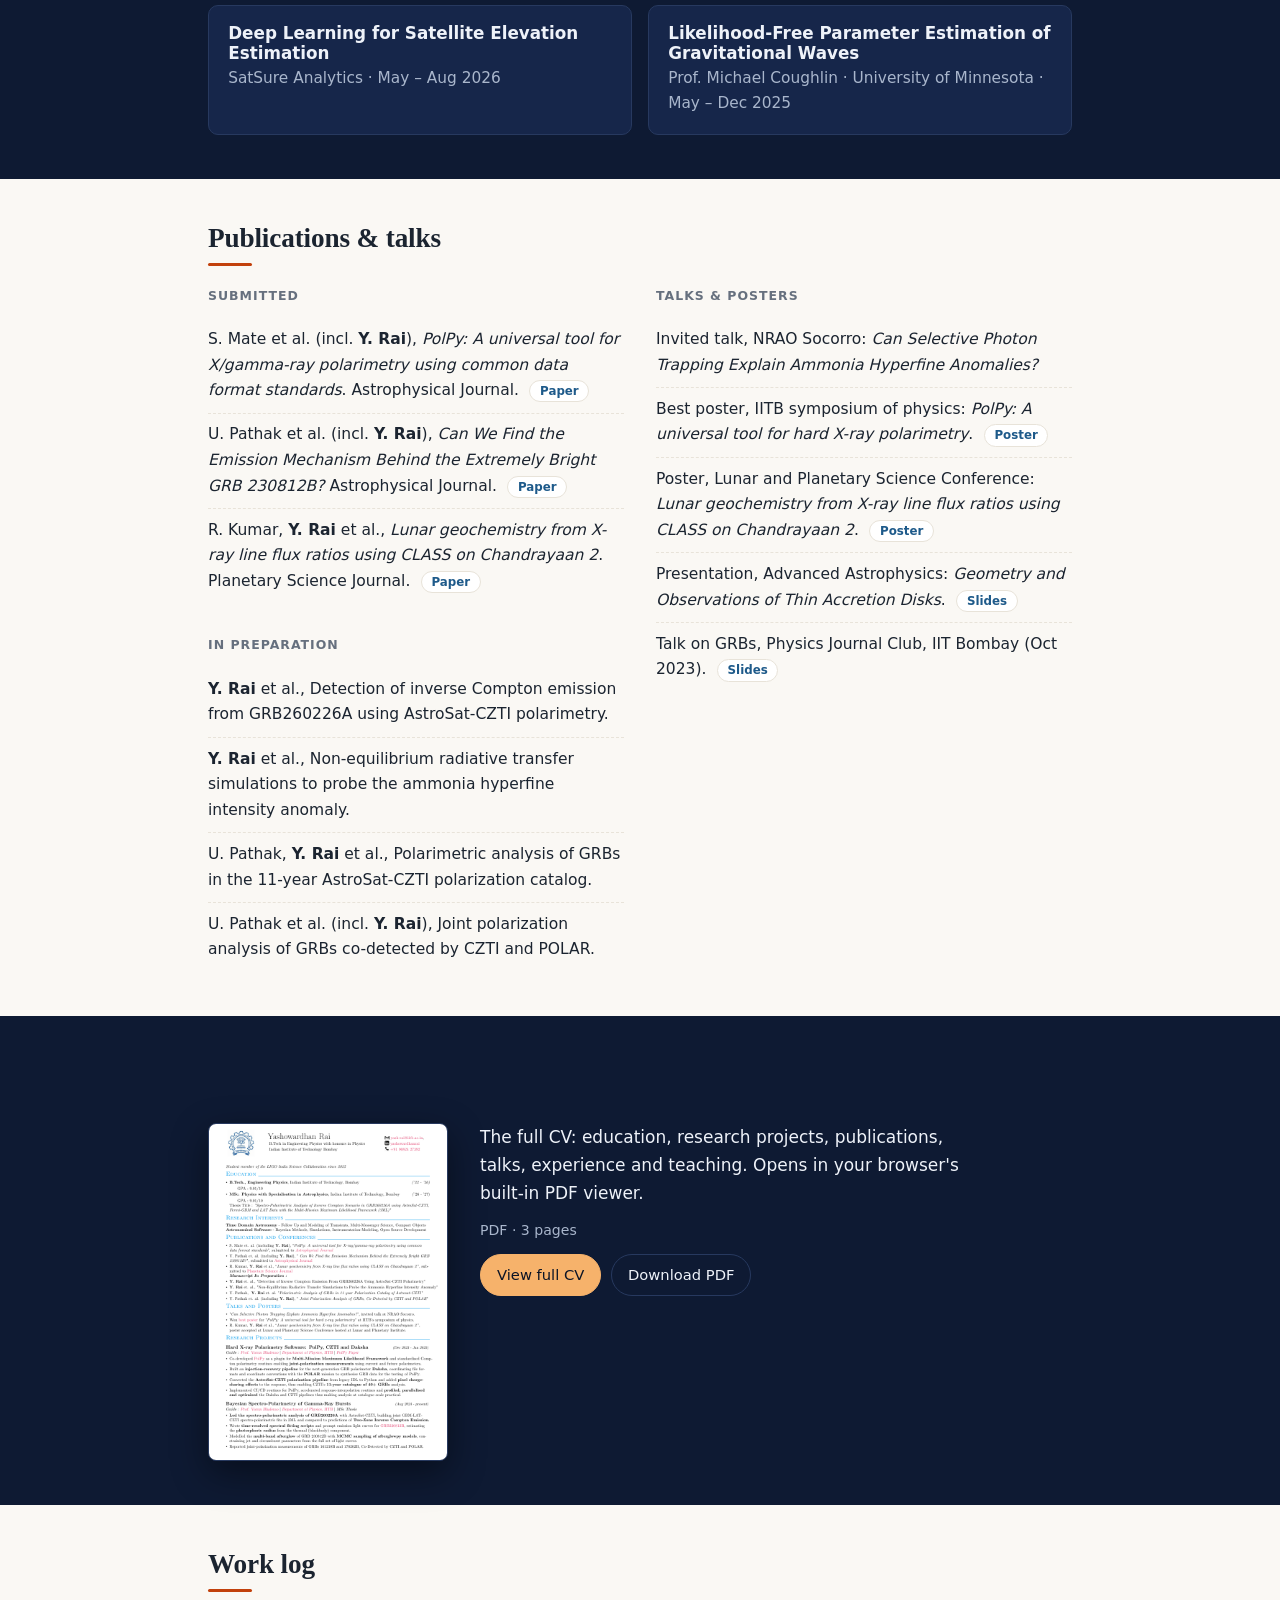
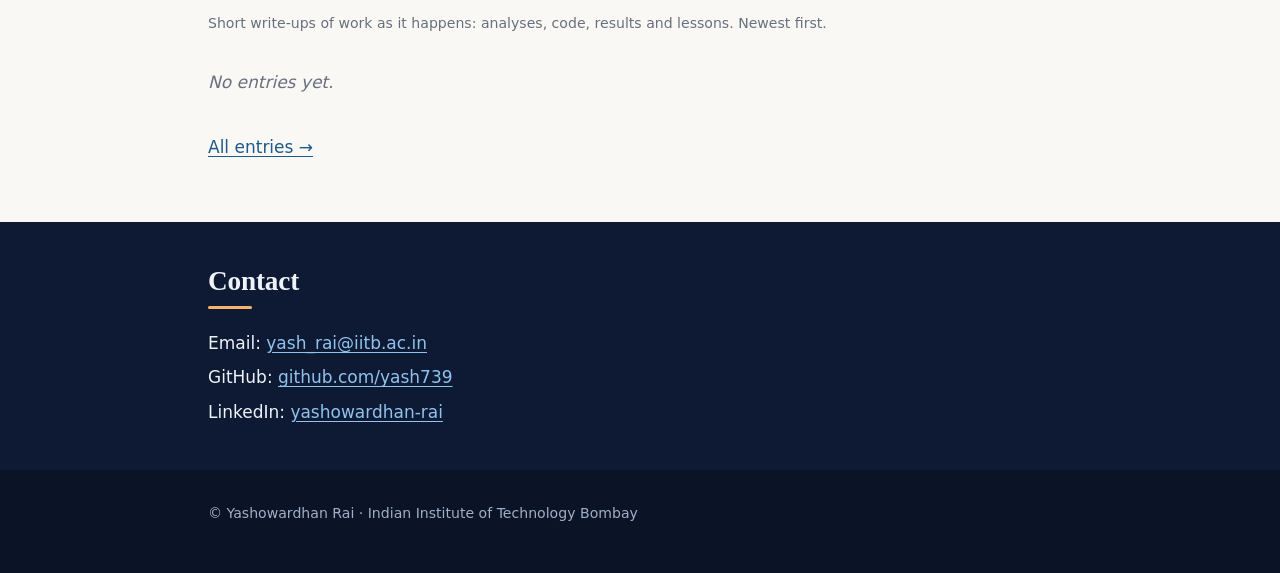
==== commit 0f822523: "Research tiles: keep only title, supervisor and timeline" ====
--- a/index.html
+++ b/index.html
@@ -69,57 +69,41 @@
       <a class="card" href="project.html#polpy-czti-daksha">
         <div><h3>Hard X-ray Polarimetry Software: PolPy, CZTI and Daksha</h3>
         <p class="meta">Prof. Varun Bhalerao &middot; IIT Bombay &middot; Dec 2023 &ndash; Jan 2025</p></div>
-        <p>Co-developed PolPy, a plugin for the Multi-Mission Maximum Likelihood Framework that enables joint-polarization measurements with current and future polarimeters. Built the injection-recovery pipeline for the Daksha polarimeter, and converted the AstroSat-CZTI polarization pipeline from legacy IDL to Python with pixel charge-sharing effects, enabling CZTI's 11-year catalogue of 40+ GRBs.</p>
-        <div class="tags"><span class="tag">Polarimetry</span><span class="tag">PolPy</span><span class="tag">AstroSat-CZTI</span><span class="tag">Daksha</span></div>
       </a>
 
       <a class="card" href="project.html#bayesian-spectro-polarimetry-grb">
         <div><h3>Bayesian Spectro-Polarimetry of Gamma-Ray Bursts</h3>
         <p class="meta">Prof. Varun Bhalerao &middot; IIT Bombay &middot; Jan 2025 &ndash; present &middot; MSc thesis</p></div>
-        <p>Led the spectro-polarimetric analysis of GRB260226A with AstroSat-CZTI, building joint GBM-LAT-CZTI fits in 3ML and comparing them to predictions of Two-Zone Inverse Compton Emission. Also modelled the multi-band afterglow of GRB 230812B with MCMC and reported joint-polarization measurements of GRBs 161218B and 170202B co-detected by CZTI and POLAR.</p>
-        <div class="tags"><span class="tag">GRBs</span><span class="tag">3ML</span><span class="tag">Inverse Compton</span><span class="tag">MCMC</span></div>
       </a>
 
       <a class="card" href="project.html#ammonia-non-lte">
         <div><h3>Non-LTE Modelling of the Ammonia Hyperfine Intensity Anomaly</h3>
         <p class="meta">Dr. Thushara Pillai (MIT Haystack) &amp; Dr. Brian Svoboda (NRAO) &middot; May 2025 &ndash; present</p></div>
-        <p>Used the 3-D radiative transfer code Magritte to show that selective photon trapping produces the ammonia hyperfine intensity anomaly under non-LTE conditions, using the latest NH&#8323;&ndash;H&#8322; collisional rates. Built a &chi;&sup2;-based retrieval of cloud density, NH&#8323; abundance and Jeans radius, and scaled it to ~2000 real sources from the Green Bank Ammonia Survey and Parkes.</p>
-        <div class="tags"><span class="tag">Radiative transfer</span><span class="tag">ISM</span><span class="tag">Magritte</span></div>
       </a>
 
       <a class="card" href="project.html#grmhd-accretion">
         <div><h3>GRMHD Modelling of Compact Object Accretion</h3>
         <p class="meta">Prof. Rahul Kashyap &middot; IIT Bombay &middot; Aug &ndash; Dec 2025 &middot; Senior thesis</p></div>
-        <p>Using AthenaK to simulate compact object accretion disks across length scales, studying 3-D magneto-rotational instability and angular momentum transport, and connecting simulations to observed disk and jet structure and X-ray binary tests of strong gravity.</p>
-        <div class="tags"><span class="tag">GRMHD</span><span class="tag">Accretion</span><span class="tag">AthenaK</span></div>
       </a>
 
       <a class="card" href="project.html#lunar-xrf-abundances">
         <div><h3>Mapping Lunar Chemical Abundances using X-ray Fluorescence</h3>
         <p class="meta">Inter-IIT Tech Meet, first place &middot; Oct 2024 &ndash; Apr 2025</p></div>
-        <p>Developed a novel algorithm on Chandrayaan-2 CLASS data to detect solar flares from elemental XRF lines, and created the first high-resolution map of XRF line ratios, identifying compositional groups. Placed first in the high-prep ISRO problem statement at the Inter-IIT Tech Meet.</p>
-        <div class="tags"><span class="tag">Chandrayaan-2</span><span class="tag">X-ray</span><span class="tag">XRF</span></div>
       </a>
 
       <a class="card" href="project.html#ml-intelligent-reflective-surfaces">
         <div><h3>Machine Learning for Intelligent Reflective Surfaces</h3>
         <p class="meta">Prof. Anshuman Kumar &middot; IIT Bombay &middot; Aug &ndash; Dec 2024</p></div>
-        <p>Implemented far-field models of radiating arrays and the Gerchberg&ndash;Saxton iterative algorithm for beamforming phase design, then trained a PyTorch autoencoder alternative with lower time complexity, viable for real-time inverse-design phase retrieval.</p>
-        <div class="tags"><span class="tag">PyTorch</span><span class="tag">Inverse design</span></div>
       </a>
 
       <a class="card" href="project.html#satellite-elevation-dl">
         <div><h3>Deep Learning for Satellite Elevation Estimation</h3>
         <p class="meta">SatSure Analytics &middot; May &ndash; Aug 2026</p></div>
-        <p>Implemented RAFT-Stereo to replace classical stereo-satellite pipelines for elevation estimation and used Meta's DINOv2 to extract depth from single satellite images, benchmarking both against the Google Open Buildings dataset and LiDAR ground truth.</p>
-        <div class="tags"><span class="tag">Deep learning</span><span class="tag">Remote sensing</span></div>
       </a>
 
       <a class="card" href="project.html#gw-likelihood-free-inference">
         <div><h3>Likelihood-Free Parameter Estimation of Gravitational Waves</h3>
         <p class="meta">Prof. Michael Coughlin &middot; University of Minnesota &middot; May &ndash; Dec 2025</p></div>
-        <p>Using AMPLFI for likelihood-free inference on neutron star merger gravitational waves, modifying IMRPhenom binary-black-hole models to account for the neutron star equation of state and optimising training hyper-parameters for robust real-world performance.</p>
-        <div class="tags"><span class="tag">Gravitational waves</span><span class="tag">Machine learning</span></div>
       </a>
 
 
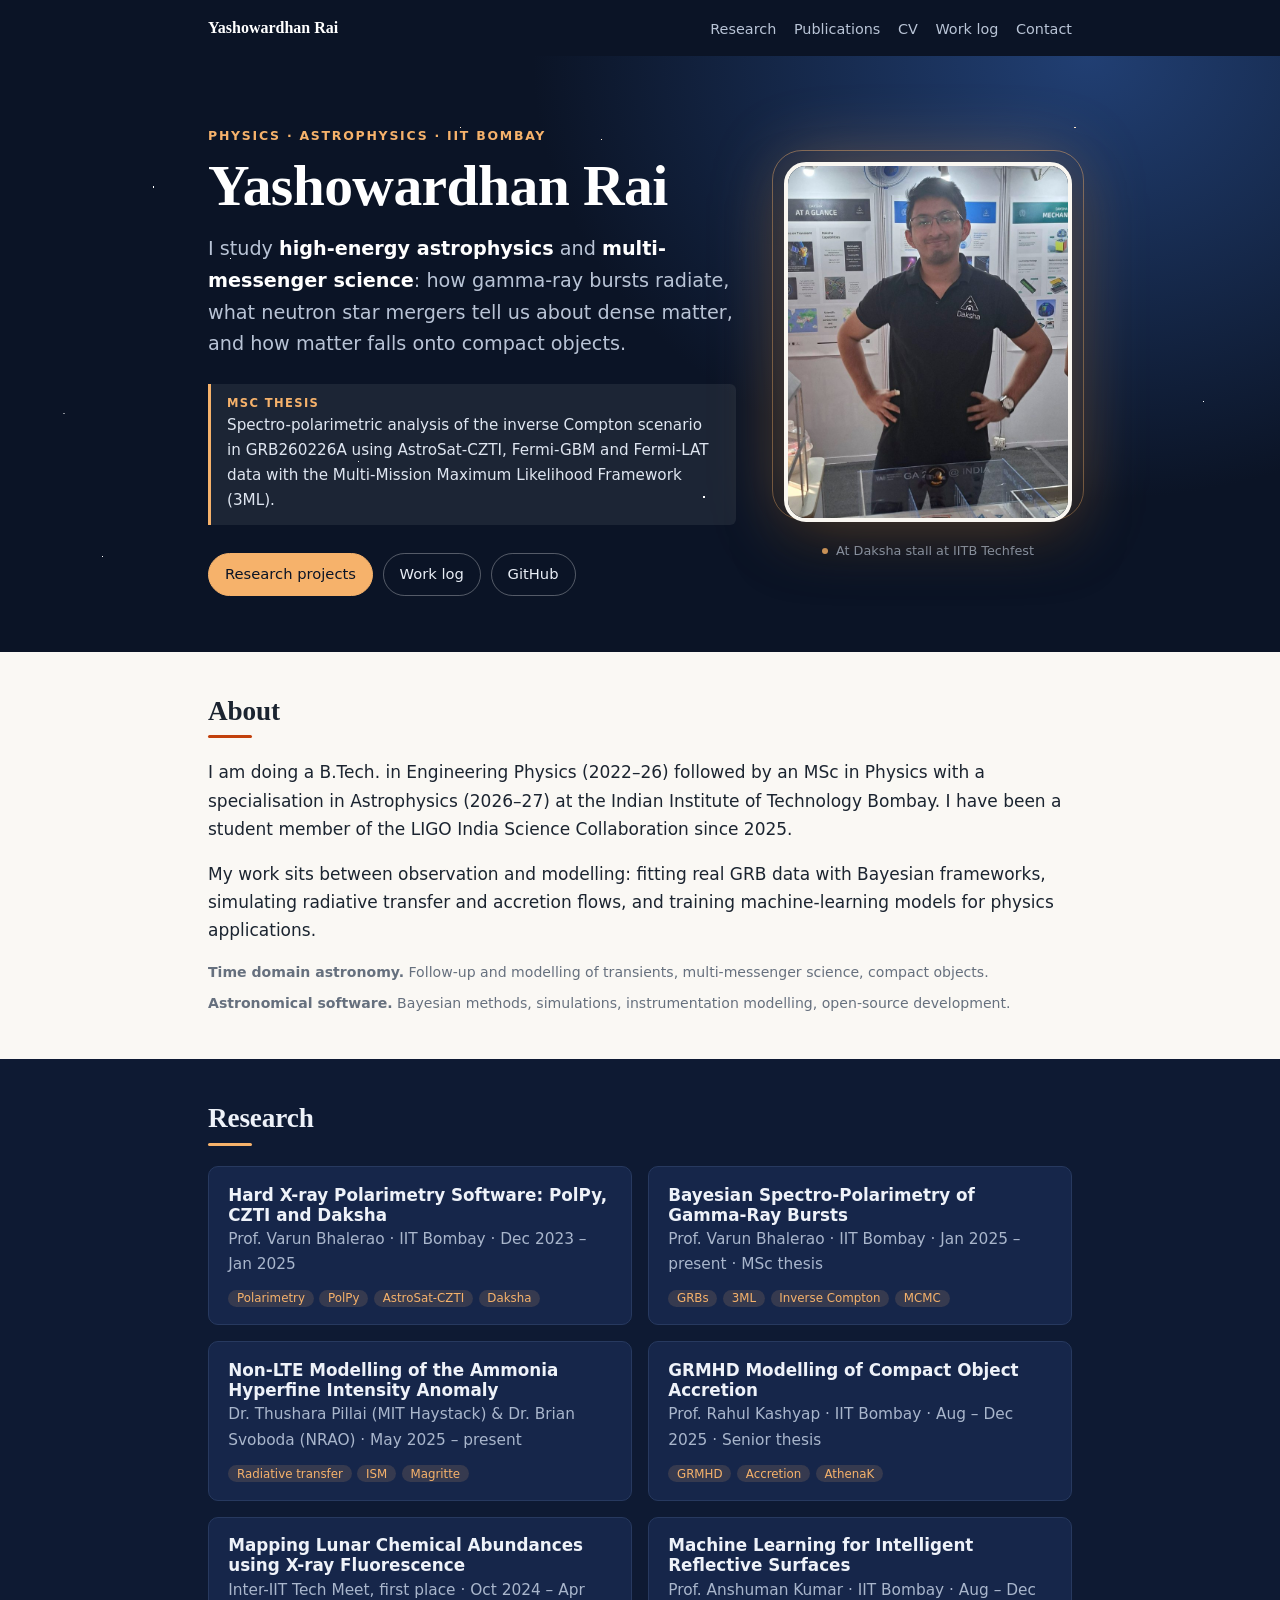
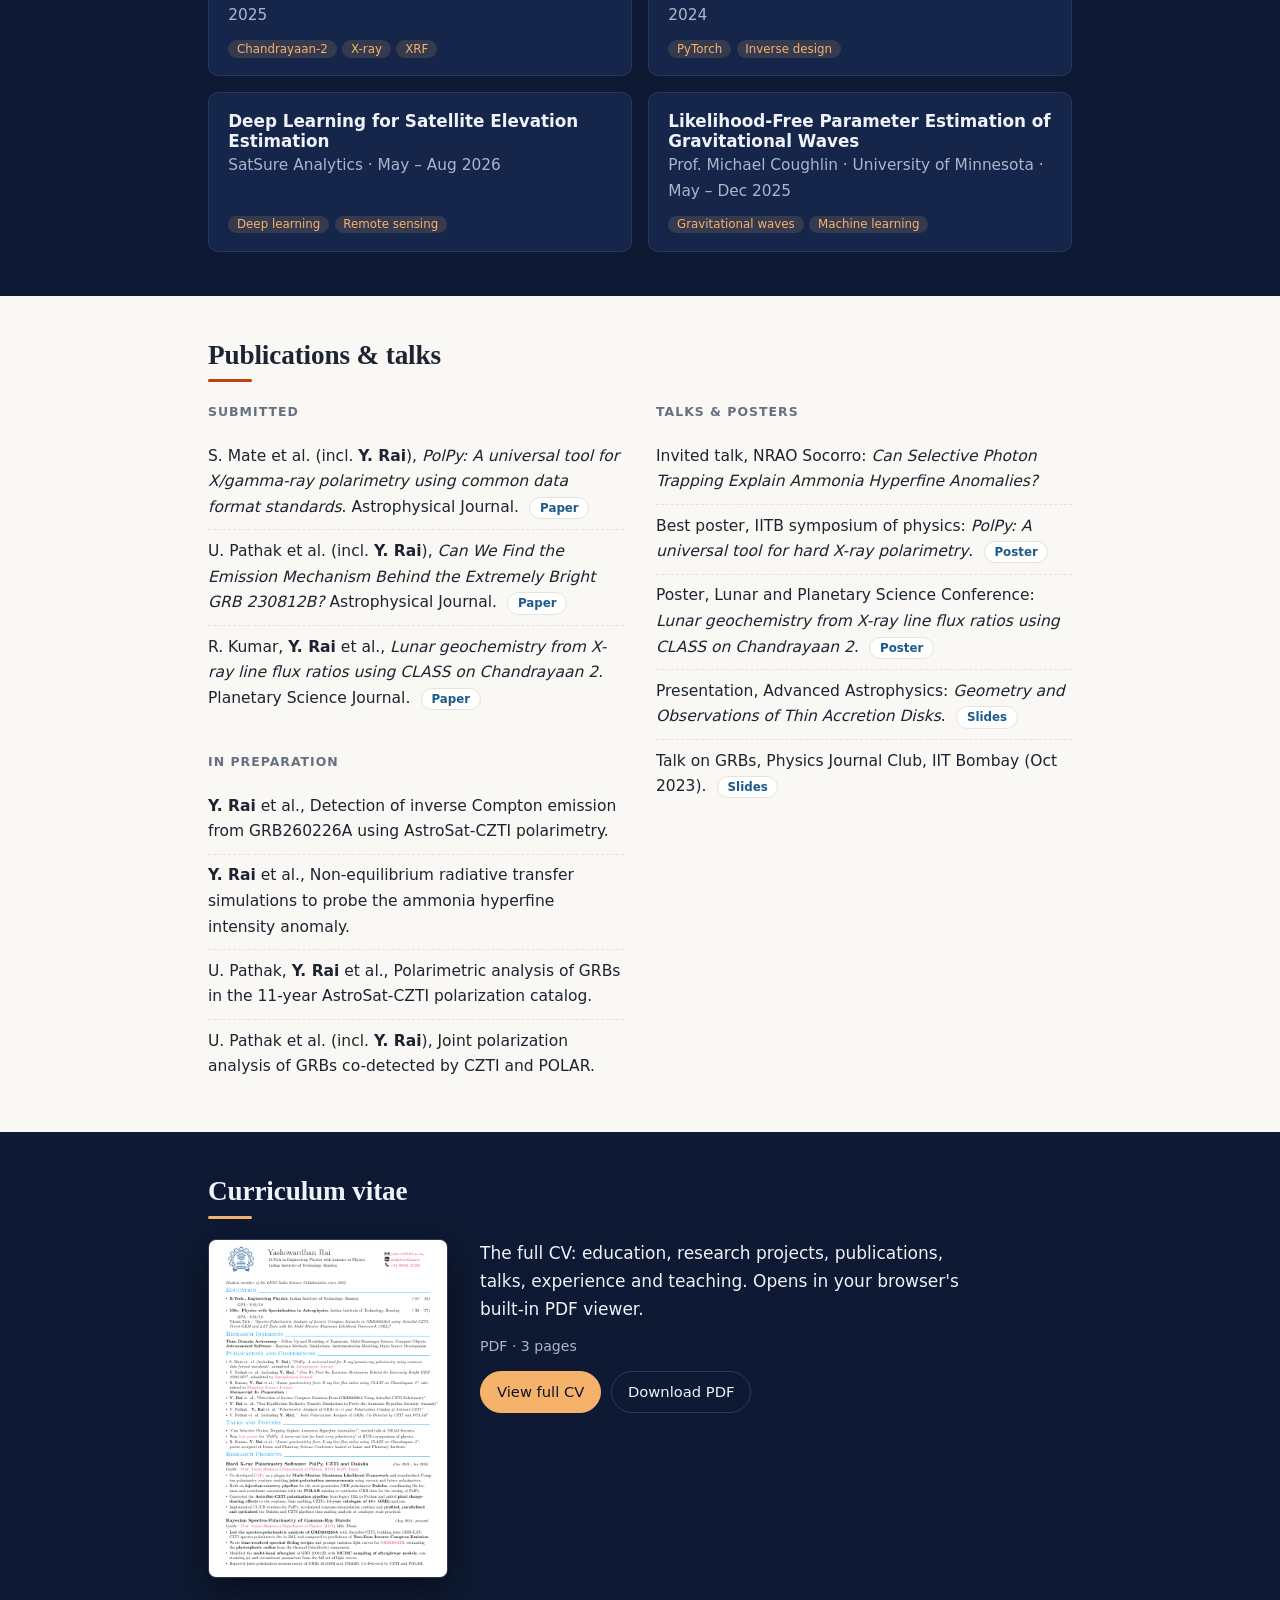
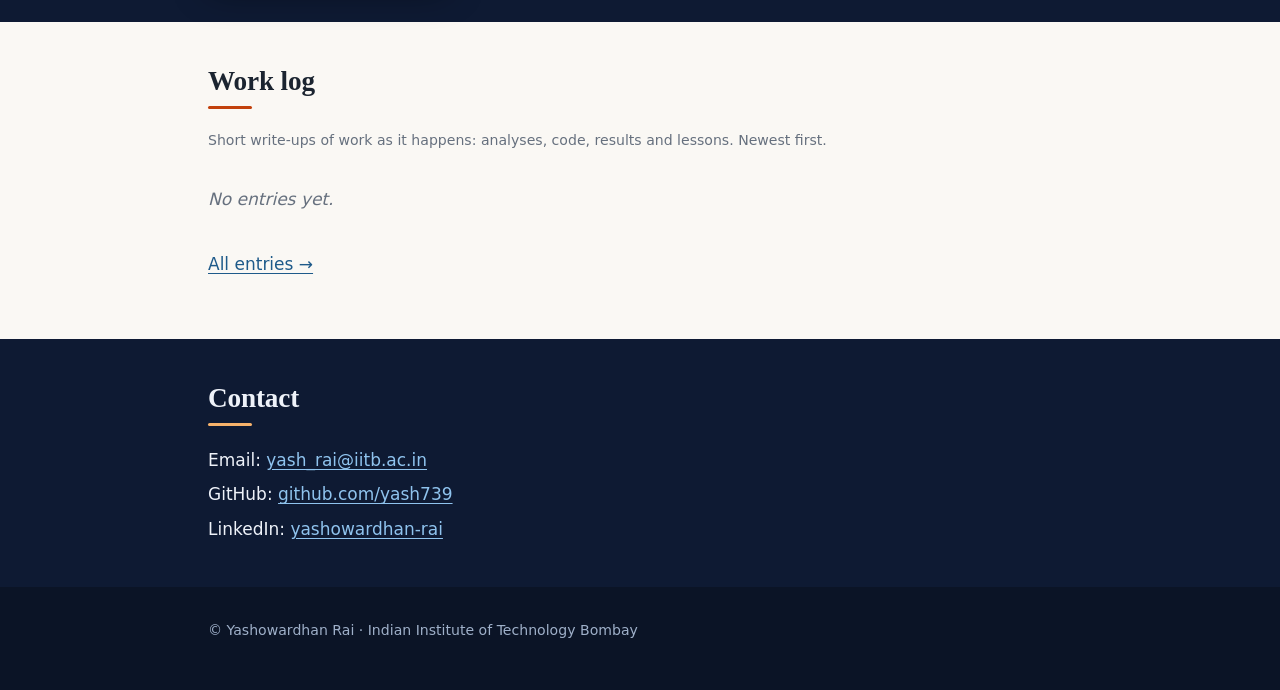
==== commit 1c9c7be0: "Restore tags on research tiles" ====
--- a/index.html
+++ b/index.html
@@ -69,41 +69,49 @@
       <a class="card" href="project.html#polpy-czti-daksha">
         <div><h3>Hard X-ray Polarimetry Software: PolPy, CZTI and Daksha</h3>
         <p class="meta">Prof. Varun Bhalerao &middot; IIT Bombay &middot; Dec 2023 &ndash; Jan 2025</p></div>
+        <div class="tags"><span class="tag">Polarimetry</span><span class="tag">PolPy</span><span class="tag">AstroSat-CZTI</span><span class="tag">Daksha</span></div>
       </a>
 
       <a class="card" href="project.html#bayesian-spectro-polarimetry-grb">
         <div><h3>Bayesian Spectro-Polarimetry of Gamma-Ray Bursts</h3>
         <p class="meta">Prof. Varun Bhalerao &middot; IIT Bombay &middot; Jan 2025 &ndash; present &middot; MSc thesis</p></div>
+        <div class="tags"><span class="tag">GRBs</span><span class="tag">3ML</span><span class="tag">Inverse Compton</span><span class="tag">MCMC</span></div>
       </a>
 
       <a class="card" href="project.html#ammonia-non-lte">
         <div><h3>Non-LTE Modelling of the Ammonia Hyperfine Intensity Anomaly</h3>
         <p class="meta">Dr. Thushara Pillai (MIT Haystack) &amp; Dr. Brian Svoboda (NRAO) &middot; May 2025 &ndash; present</p></div>
+        <div class="tags"><span class="tag">Radiative transfer</span><span class="tag">ISM</span><span class="tag">Magritte</span></div>
       </a>
 
       <a class="card" href="project.html#grmhd-accretion">
         <div><h3>GRMHD Modelling of Compact Object Accretion</h3>
         <p class="meta">Prof. Rahul Kashyap &middot; IIT Bombay &middot; Aug &ndash; Dec 2025 &middot; Senior thesis</p></div>
+        <div class="tags"><span class="tag">GRMHD</span><span class="tag">Accretion</span><span class="tag">AthenaK</span></div>
       </a>
 
       <a class="card" href="project.html#lunar-xrf-abundances">
         <div><h3>Mapping Lunar Chemical Abundances using X-ray Fluorescence</h3>
         <p class="meta">Inter-IIT Tech Meet, first place &middot; Oct 2024 &ndash; Apr 2025</p></div>
+        <div class="tags"><span class="tag">Chandrayaan-2</span><span class="tag">X-ray</span><span class="tag">XRF</span></div>
       </a>
 
       <a class="card" href="project.html#ml-intelligent-reflective-surfaces">
         <div><h3>Machine Learning for Intelligent Reflective Surfaces</h3>
         <p class="meta">Prof. Anshuman Kumar &middot; IIT Bombay &middot; Aug &ndash; Dec 2024</p></div>
+        <div class="tags"><span class="tag">PyTorch</span><span class="tag">Inverse design</span></div>
       </a>
 
       <a class="card" href="project.html#satellite-elevation-dl">
         <div><h3>Deep Learning for Satellite Elevation Estimation</h3>
         <p class="meta">SatSure Analytics &middot; May &ndash; Aug 2026</p></div>
+        <div class="tags"><span class="tag">Deep learning</span><span class="tag">Remote sensing</span></div>
       </a>
 
       <a class="card" href="project.html#gw-likelihood-free-inference">
         <div><h3>Likelihood-Free Parameter Estimation of Gravitational Waves</h3>
         <p class="meta">Prof. Michael Coughlin &middot; University of Minnesota &middot; May &ndash; Dec 2025</p></div>
+        <div class="tags"><span class="tag">Gravitational waves</span><span class="tag">Machine learning</span></div>
       </a>
 
 
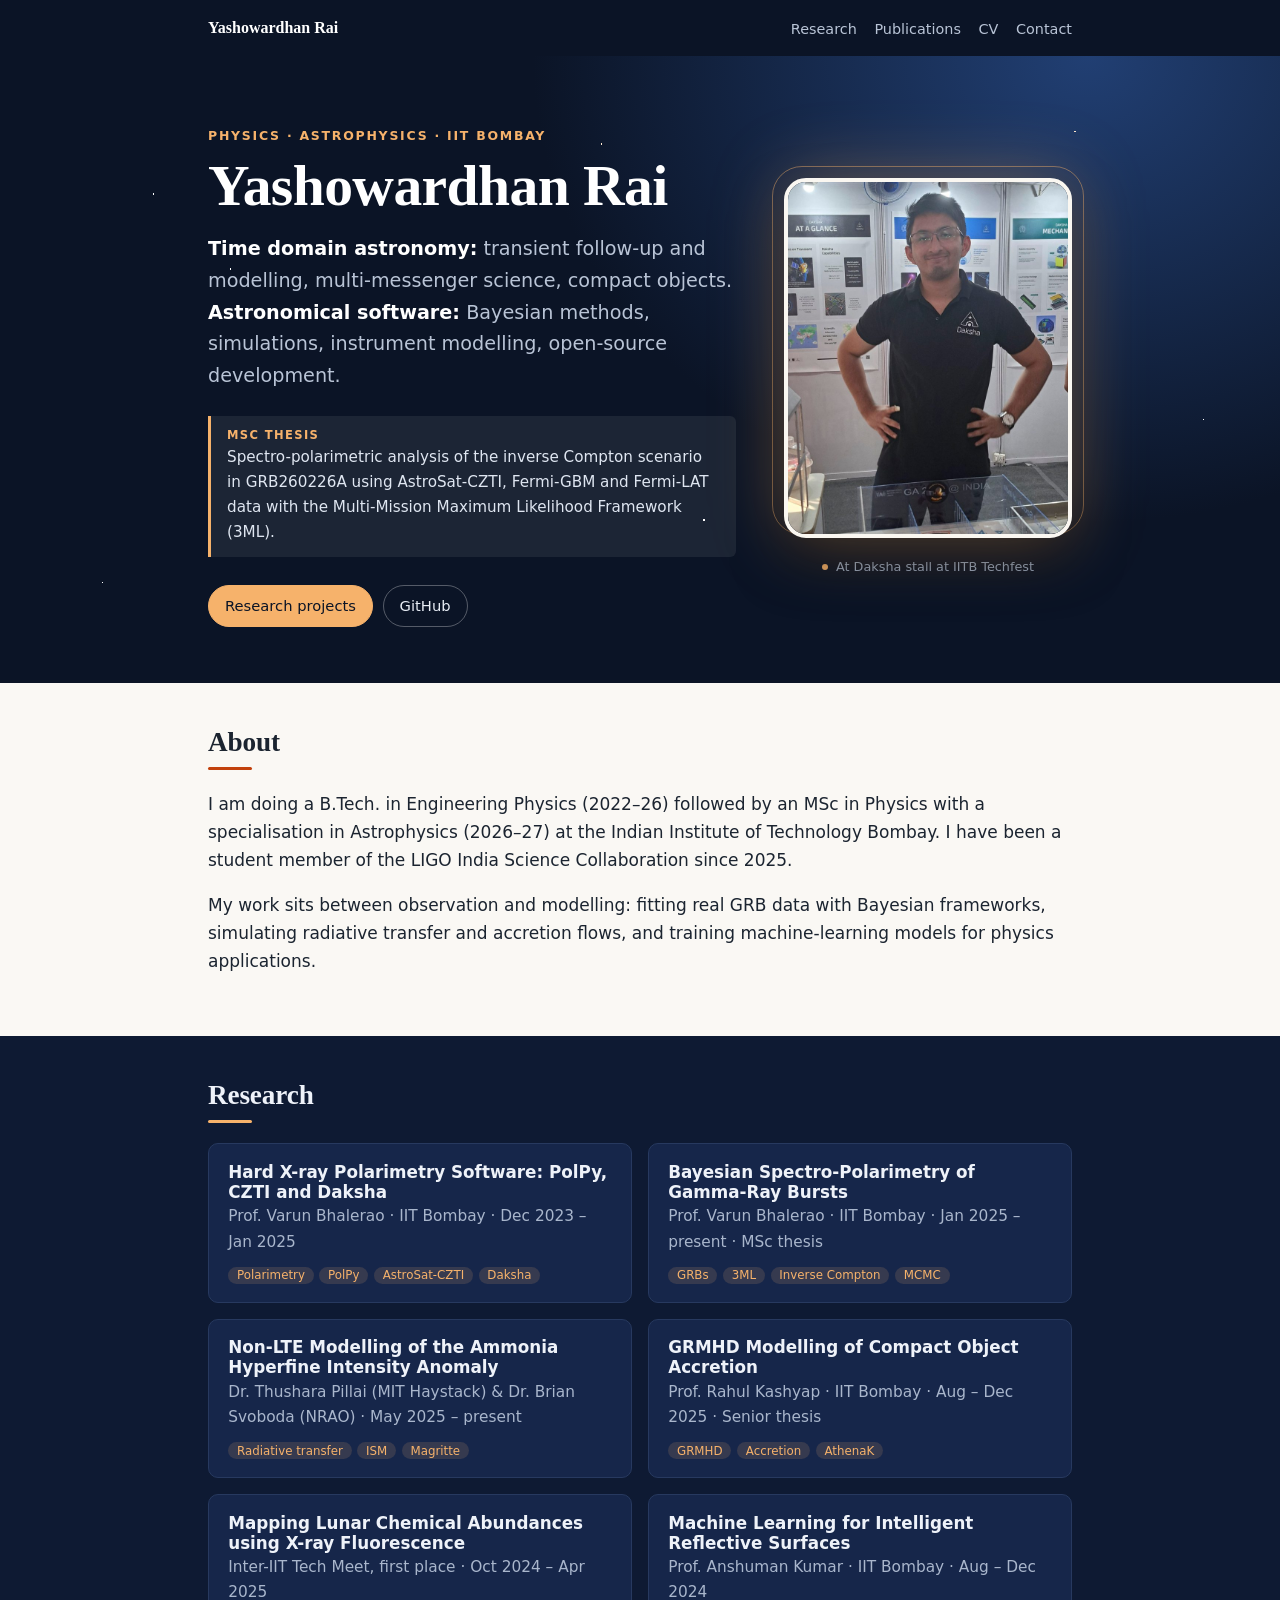
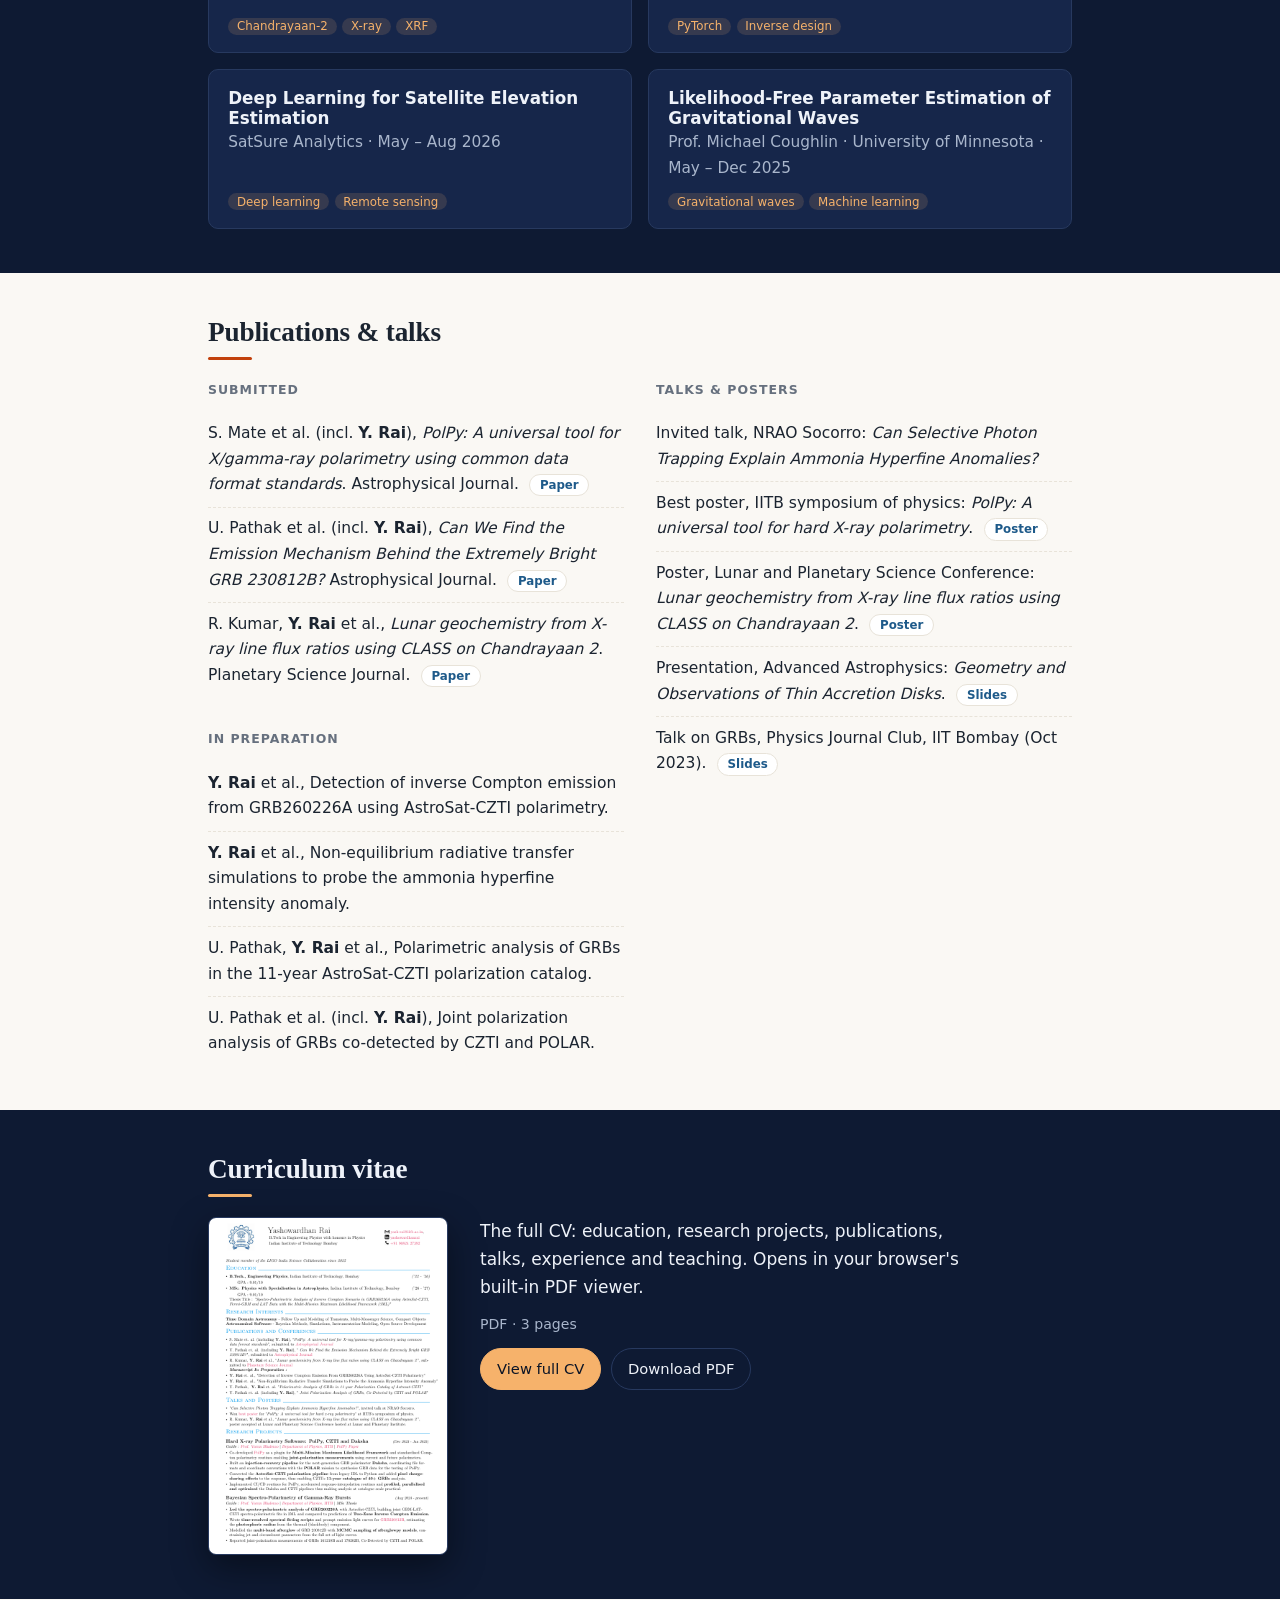
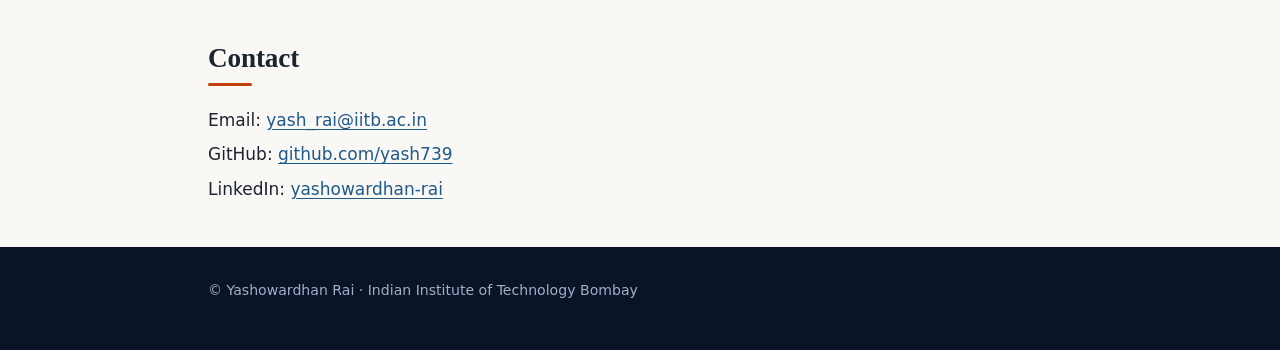
==== commit 96042f1f: "Interests blurb, remove work log, populate research project pages" ====
--- a/index.html
+++ b/index.html
@@ -4,7 +4,7 @@
 <meta charset="utf-8">
 <meta name="viewport" content="width=device-width, initial-scale=1">
 <title>Yashowardhan Rai</title>
-<meta name="description" content="Yashowardhan Rai: MSc Physics (Astrophysics) at IIT Bombay. GRB polarimetry, gravitational waves, accretion disks and radiative transfer.">
+<meta name="description" content="Yashowardhan Rai: MSc Physics (Astrophysics) at IIT Bombay. Time domain astronomy and astronomical software: GRB polarimetry, Bayesian methods, simulations and instrument modelling.">
 <link rel="stylesheet" href="assets/style.css">
 <script>document.documentElement.classList.add('js')</script>
 </head>
@@ -18,7 +18,6 @@
         <li><a href="#research">Research</a></li>
         <li><a href="#publications">Publications</a></li>
         <li><a href="#cv">CV</a></li>
-        <li><a href="#work-log">Work log</a></li>
         <li><a href="#contact">Contact</a></li>
       </ul>
     </nav>
@@ -29,14 +28,13 @@
 <div class="hero-bg"><div class="wrap hero hero-grid"><div class="hero-copy">
   <p class="eyebrow">Physics &middot; Astrophysics &middot; IIT Bombay</p>
   <h1>Yashowardhan Rai</h1>
-  <p class="lede">I study <strong>high-energy astrophysics</strong> and <strong>multi-messenger science</strong>: how gamma-ray bursts radiate, what neutron star mergers tell us about dense matter, and how matter falls onto compact objects.</p>
+  <p class="lede"><strong>Time domain astronomy:</strong> transient follow-up and modelling, multi-messenger science, compact objects.<br><strong>Astronomical software:</strong> Bayesian methods, simulations, instrument modelling, open-source development.</p>
   <div class="thesis">
     <b>MSc thesis</b>
     Spectro-polarimetric analysis of the inverse Compton scenario in GRB260226A using AstroSat-CZTI, Fermi-GBM and Fermi-LAT data with the Multi-Mission Maximum Likelihood Framework (3ML).
   </div>
   <div class="btns">
     <a class="btn primary" href="#research">Research projects</a>
-    <a class="btn" href="work.html">Work log</a>
     <a class="btn" href="https://github.com/yash739">GitHub</a>
   </div>
 </div>
@@ -54,10 +52,6 @@
     <h2>About</h2>
     <p>I am doing a B.Tech. in Engineering Physics (2022&ndash;26) followed by an MSc in Physics with a specialisation in Astrophysics (2026&ndash;27) at the Indian Institute of Technology Bombay. I have been a student member of the LIGO India Science Collaboration since 2025.</p>
     <p>My work sits between observation and modelling: fitting real GRB data with Bayesian frameworks, simulating radiative transfer and accretion flows, and training machine-learning models for physics applications.</p>
-    <div class="cols-interests">
-      <p class="meta"><b>Time domain astronomy.</b> Follow-up and modelling of transients, multi-messenger science, compact objects.</p>
-      <p class="meta"><b>Astronomical software.</b> Bayesian methods, simulations, instrumentation modelling, open-source development.</p>
-    </div>
   </div>
 </section>
 
@@ -171,16 +165,6 @@
   </div>
 </section>
 
-<section id="work-log">
-  <div class="wrap">
-    <h2>Work log</h2>
-    <p class="meta" style="margin-bottom:1rem">Short write-ups of work as it happens: analyses, code, results and lessons. Newest first.</p>
-    <div id="latest-work" class="cards"><p class="empty">Loading&hellip;</p></div>
-    <p style="margin-top:1.25rem"><a href="work.html">All entries &rarr;</a></p>
-    <noscript><p class="empty">Enable JavaScript to see the work log, or browse the <a href="https://github.com/yash739/yash739.github.io/tree/main/work">entries on GitHub</a>.</p></noscript>
-  </div>
-</section>
-
 <section id="contact">
   <div class="wrap">
     <h2>Contact</h2>
@@ -198,7 +182,6 @@
 </footer>
 
 <script src="assets/vendor/marked.min.js"></script>
-<script src="assets/work.js"></script>
 <script src="assets/swap.js"></script>
 <script src="assets/reveal.js" onerror="document.documentElement.classList.remove('js')"></script>
 </body>
--- a/assets/style.css
+++ b/assets/style.css
@@ -108,10 +108,7 @@
 .contact-list { list-style: none; padding: 0; margin: 0; display: grid; gap: 0.4rem; }
 footer { padding: 2rem 0 3rem; border-top: 1px solid var(--line); color: var(--muted); font-size: 0.88rem; }
 
-/* work log page */
-.page-head { padding: 3rem 0 1rem; }
-.page-head h1 { font: 600 2.2rem var(--serif); margin: 0 0 0.5rem; }
-.filters { display: flex; flex-wrap: wrap; gap: 0.4rem; margin: 1rem 0 1.5rem; }
+/* project pages */
 .entry h1 { font: 600 clamp(1.8rem, 5vw, 2.4rem)/1.15 var(--serif); margin: 0.5rem 0 0.75rem; }
 .entry .back { font-size: 0.9rem; }
 .entry .links { display: flex; flex-wrap: wrap; gap: 0.5rem; margin: 1rem 0; }
@@ -156,7 +153,7 @@
 .hero .btn.primary { background: #f6b26b; color: #0b1426; border-color: #f6b26b; }
 .hero .btn.primary:hover { background: #fff; border-color: #fff; color: #0b1426; }
 
-/* alternating light and navy bands (about, publications, work log stay light) */
+/* alternating light and navy bands (about and publications stay light) */
 section { border-top: 0; }
 section:nth-of-type(even) {
   --bg: #0e1a33; --surface: #16264a; --ink: #eef2f9; --muted: #a9b6cc; --line: #27395f;
@@ -223,22 +220,16 @@
 .hero { position: relative; z-index: 1; }
 
 /* scroll reveal: .js is set by a tiny inline script, .in by assets/reveal.js */
-.js :where(#about .wrap > :not(h2), section > .wrap > h2, #research .card, .two > div, .cv > *, .contact-list li, #work-log .wrap > p):not(.in) { opacity: 0; }
-.js :where(#about .wrap > :not(h2), section > .wrap > h2, #research .card, .two > div, .cv > *, .contact-list li, #work-log .wrap > p).in {
+.js :where(#about .wrap > :not(h2), section > .wrap > h2, #research .card, .two > div, .cv > *, .contact-list li):not(.in) { opacity: 0; }
+.js :where(#about .wrap > :not(h2), section > .wrap > h2, #research .card, .two > div, .cv > *, .contact-list li).in {
   animation: rise 0.75s cubic-bezier(0.2, 0.7, 0.2, 1) backwards; animation-delay: var(--d, 0s);
 }
 section > .wrap > h2::after { content: ""; display: block; width: 2.75rem; height: 3px; margin-top: 0.55rem; border-radius: 2px; background: var(--accent); }
 .js section > .wrap > h2.in::after { animation: grow 0.8s 0.3s cubic-bezier(0.2, 0.7, 0.2, 1) backwards; }
 
-/* work-log cards are inserted by script: ease them in */
-#latest-work .card, #all-work .card { animation: rise 0.6s cubic-bezier(0.2, 0.7, 0.2, 1) backwards; }
-#latest-work .card:nth-child(2), #all-work .card:nth-child(2) { animation-delay: 0.07s; }
-#latest-work .card:nth-child(3), #all-work .card:nth-child(3) { animation-delay: 0.14s; }
-#all-work .card:nth-child(4) { animation-delay: 0.21s; }
-#all-work .card:nth-child(5) { animation-delay: 0.28s; }
-#project, .page-head { animation: rise 0.6s cubic-bezier(0.2, 0.7, 0.2, 1) backwards; }
+#project { animation: rise 0.6s cubic-bezier(0.2, 0.7, 0.2, 1) backwards; }
 
 @media (prefers-reduced-motion: reduce) {
   *, *::before, *::after { animation: none !important; transition: none !important; }
-  .js :where(#about .wrap > :not(h2), section > .wrap > h2, #research .card, .two > div, .cv > *, .contact-list li, #work-log .wrap > p):not(.in) { opacity: 1; }
-}
+  .js :where(#about .wrap > :not(h2), section > .wrap > h2, #research .card, .two > div, .cv > *, .contact-list li):not(.in) { opacity: 1; }
+}
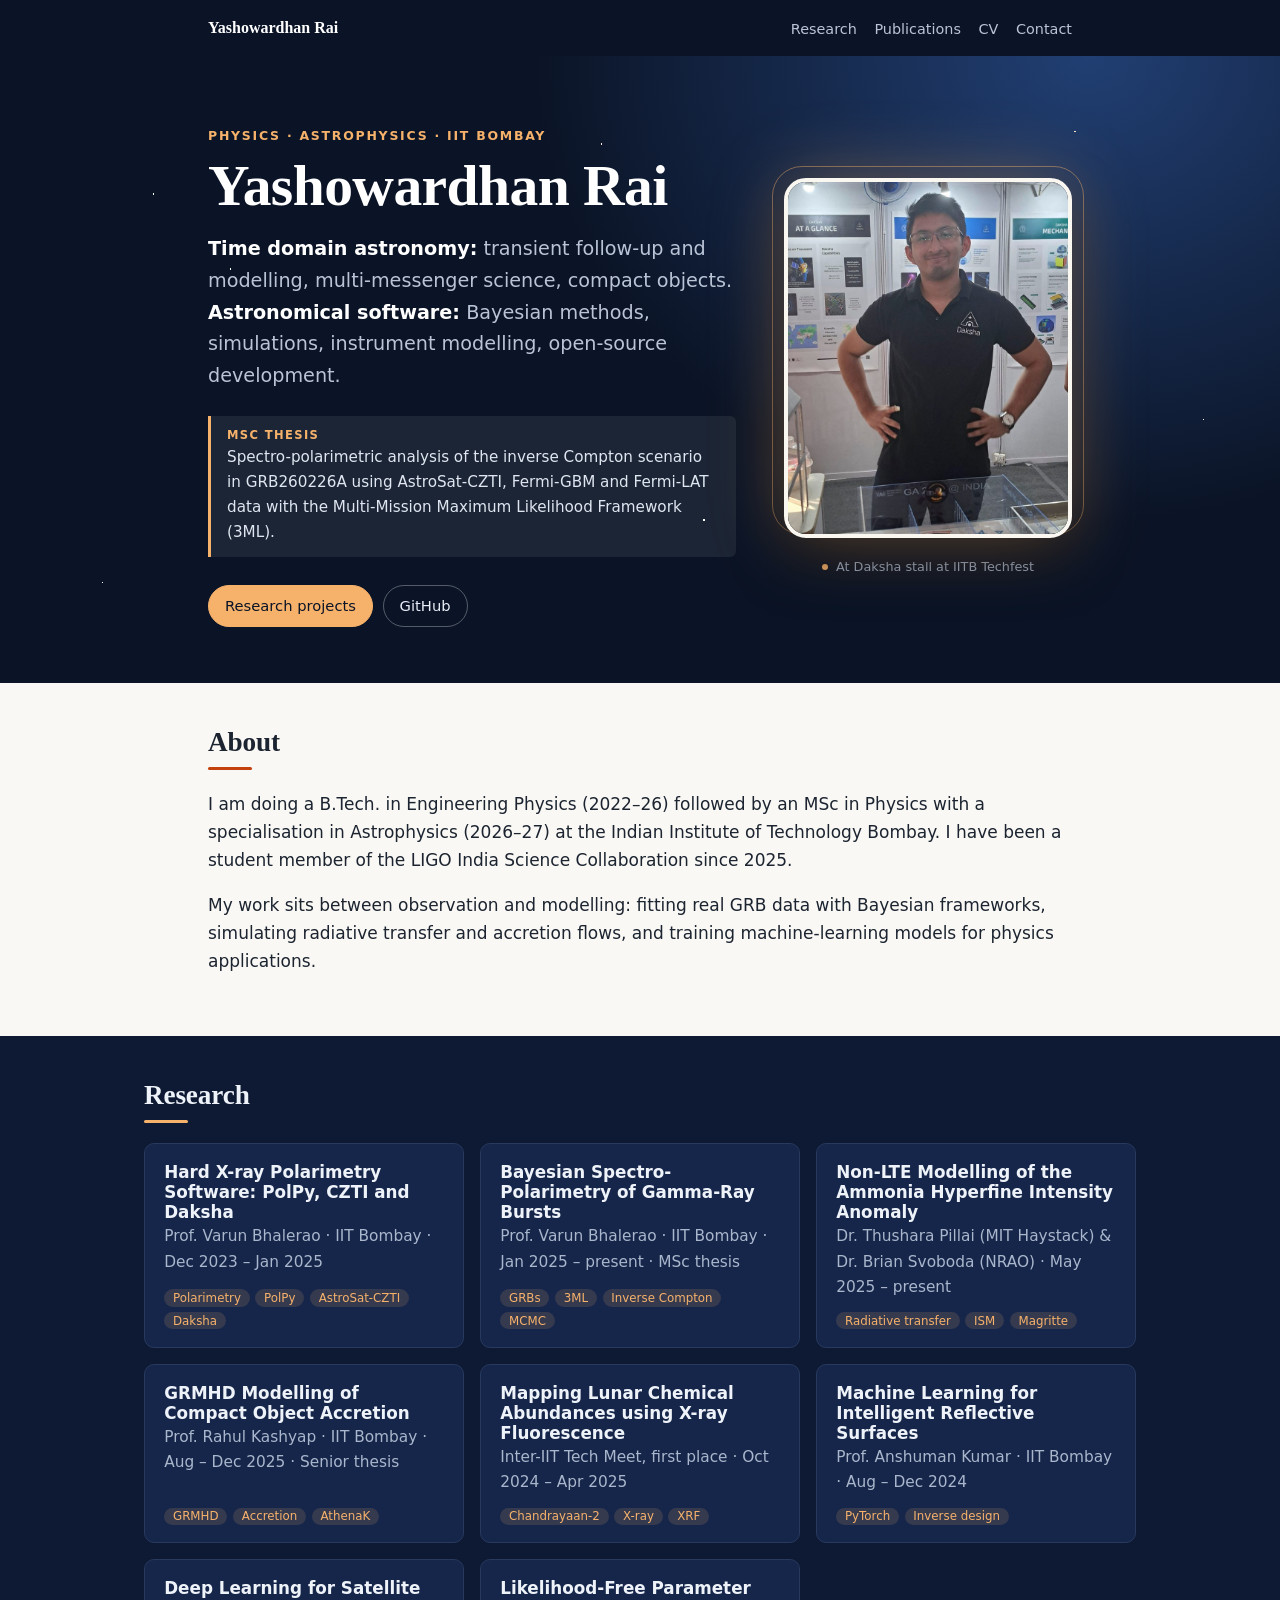
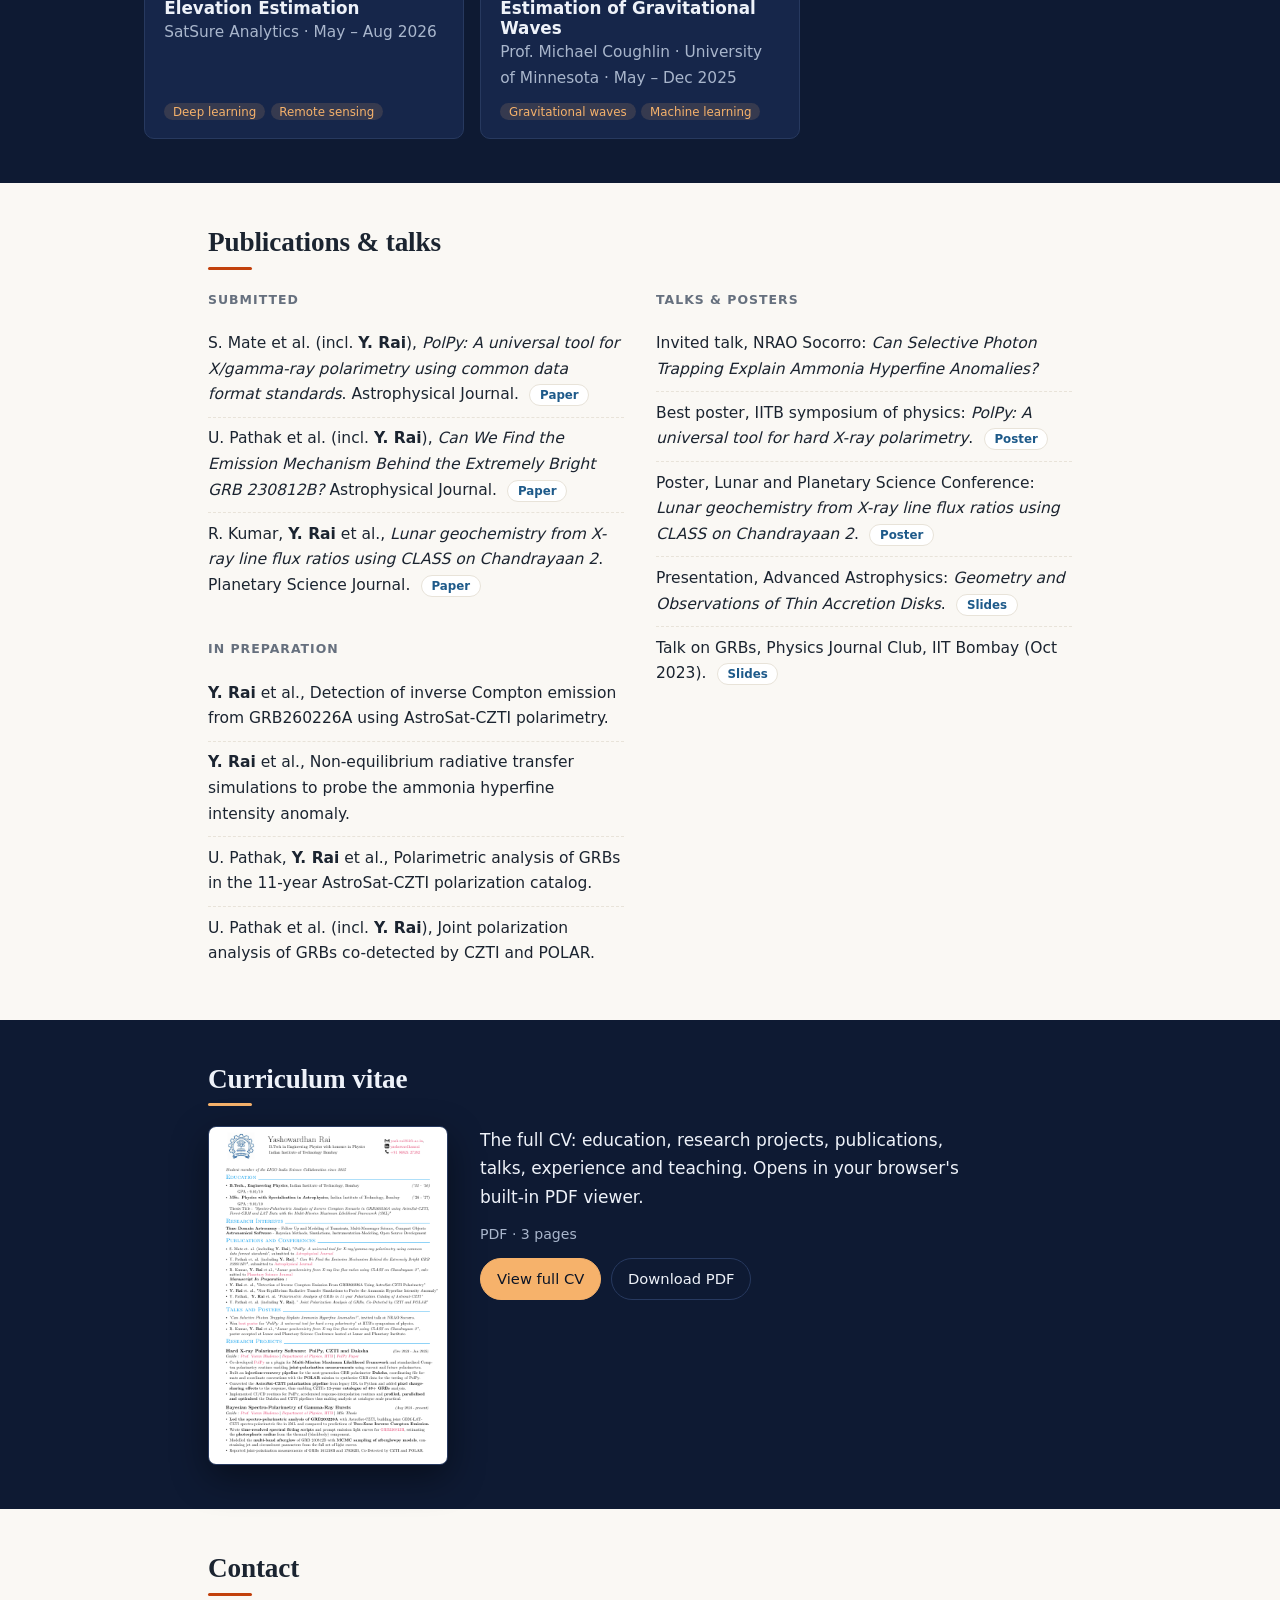
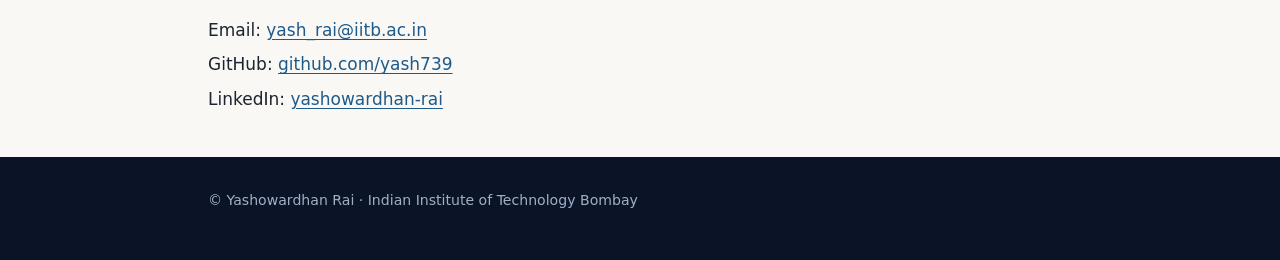
==== commit 84791c30: "Research tiles open a side panel with animated reflow (desktop)" ====
--- a/index.html
+++ b/index.html
@@ -6,6 +6,7 @@
 <title>Yashowardhan Rai</title>
 <meta name="description" content="Yashowardhan Rai: MSc Physics (Astrophysics) at IIT Bombay. Time domain astronomy and astronomical software: GRB polarimetry, Bayesian methods, simulations and instrument modelling.">
 <link rel="stylesheet" href="assets/style.css">
+<link rel="stylesheet" href="assets/panel.css">
 <script>document.documentElement.classList.add('js')</script>
 </head>
 <body>
@@ -184,5 +185,6 @@
 <script src="assets/vendor/marked.min.js"></script>
 <script src="assets/swap.js"></script>
 <script src="assets/reveal.js" onerror="document.documentElement.classList.remove('js')"></script>
+<script src="assets/panel.js"></script>
 </body>
 </html>
--- a/assets/panel.css
+++ b/assets/panel.css
@@ -0,0 +1,38 @@
+/* Research: tiles reflow around a detail panel instead of opening a new page */
+#research .wrap { max-width: 64rem; }
+#research { overflow-anchor: none; }
+#research .cards { display: grid; grid-template-columns: repeat(3, minmax(0, 1fr)); gap: 1rem; align-items: stretch; }
+#research .cards.is-open { align-items: start; }
+#research .cards.is-open > .card { grid-column: 1; }
+#research .card { cursor: pointer; }
+#research .card.is-active { border-color: #f6b26b; box-shadow: 0 0 0 1px #f6b26b, 0 10px 30px rgba(0,0,0,.35); }
+#research .card.is-active h3 { color: #f6b26b; }
+
+.rv-panel { grid-column: 2 / 4; grid-row: 1 / span 8; align-self: stretch; position: relative; contain: size; }
+.rv-inner {
+  position: sticky; top: 4.75rem; max-height: calc(100vh - 6rem); overflow: auto; overscroll-behavior: contain;
+  background: #16264a; border: 1px solid #2b3f6b; border-radius: 16px; padding: 1.5rem 1.7rem 1.7rem;
+  box-shadow: 0 24px 60px rgba(0,0,0,.4);
+}
+.rv-close {
+  position: absolute; top: 0.8rem; right: 0.9rem; width: 2rem; height: 2rem; border: 0; border-radius: 50%;
+  background: rgba(255,255,255,.08); color: #eef2f9; font: 1.3rem/1 var(--sans); cursor: pointer;
+}
+.rv-close:hover { background: #f6b26b; color: #0b1426; }
+.rv-title { font: 600 1.55rem/1.2 var(--serif); margin: 0 2.2rem 0.35rem 0; letter-spacing: -0.005em; }
+.rv-title:focus { outline: none; }
+.rv-meta { margin: 0 0 0.9rem; color: var(--muted); font-size: 0.9rem; }
+.rv-lede { margin: 0 0 0.9rem; font-size: 1.02rem; }
+.rv-inner .tags { margin: 0 0 1rem; padding: 0; }
+.rv-inner .links { display: flex; flex-wrap: wrap; gap: 0.5rem; margin: 0 0 0.5rem; }
+.rv-inner .prose { max-width: none; font-size: 0.98rem; }
+.rv-inner .prose h2 { font: 600 1.1rem var(--serif); margin: 1.6rem 0 0.4rem; color: #f6b26b; letter-spacing: 0.01em; }
+.rv-inner .prose p { margin: 0.5rem 0; }
+.rv-inner .prose ul { margin: 0.4rem 0; padding-left: 1.2rem; }
+.rv-inner .prose li { margin: 0.35rem 0; }
+.rv-full { display: inline-block; margin-top: 1.2rem; font-size: 0.85rem; }
+
+@media (max-width: 52rem) {
+  #research .cards { grid-template-columns: 1fr; }
+  .rv-panel { display: none; }
+}
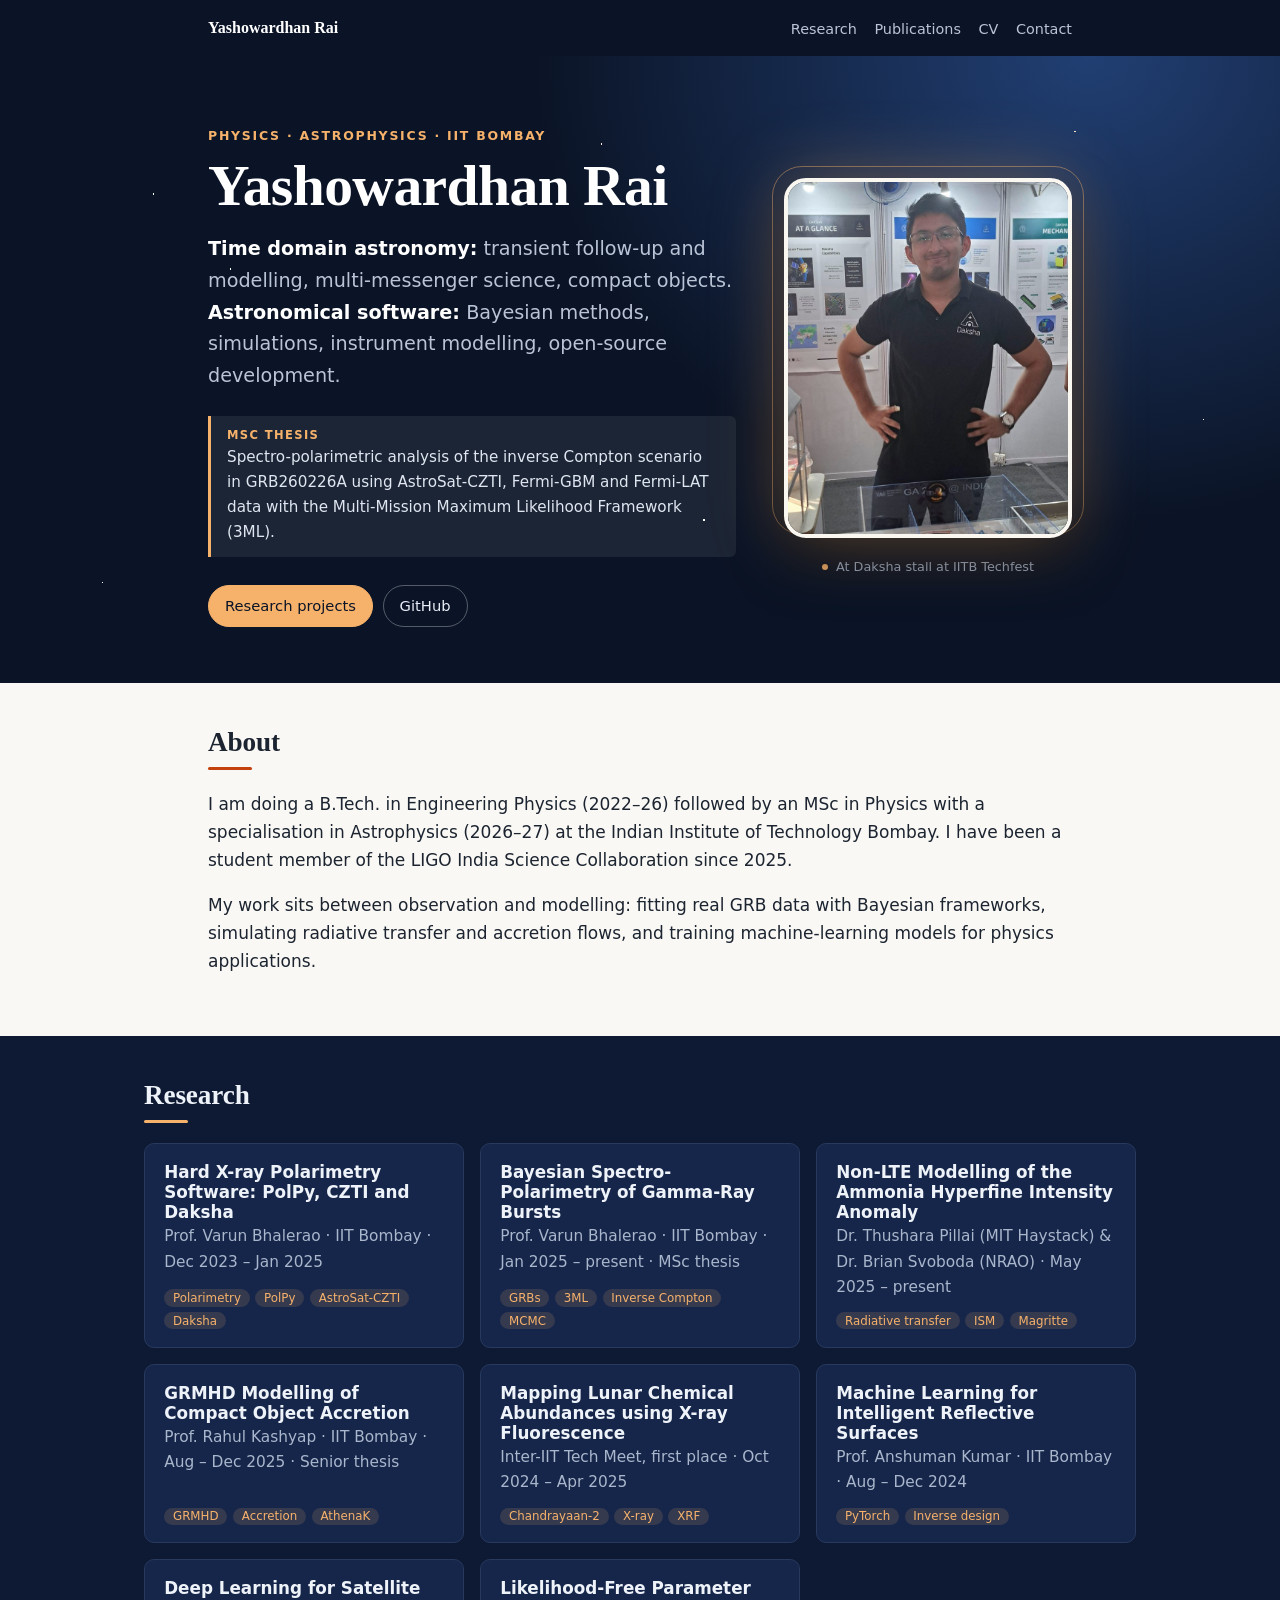
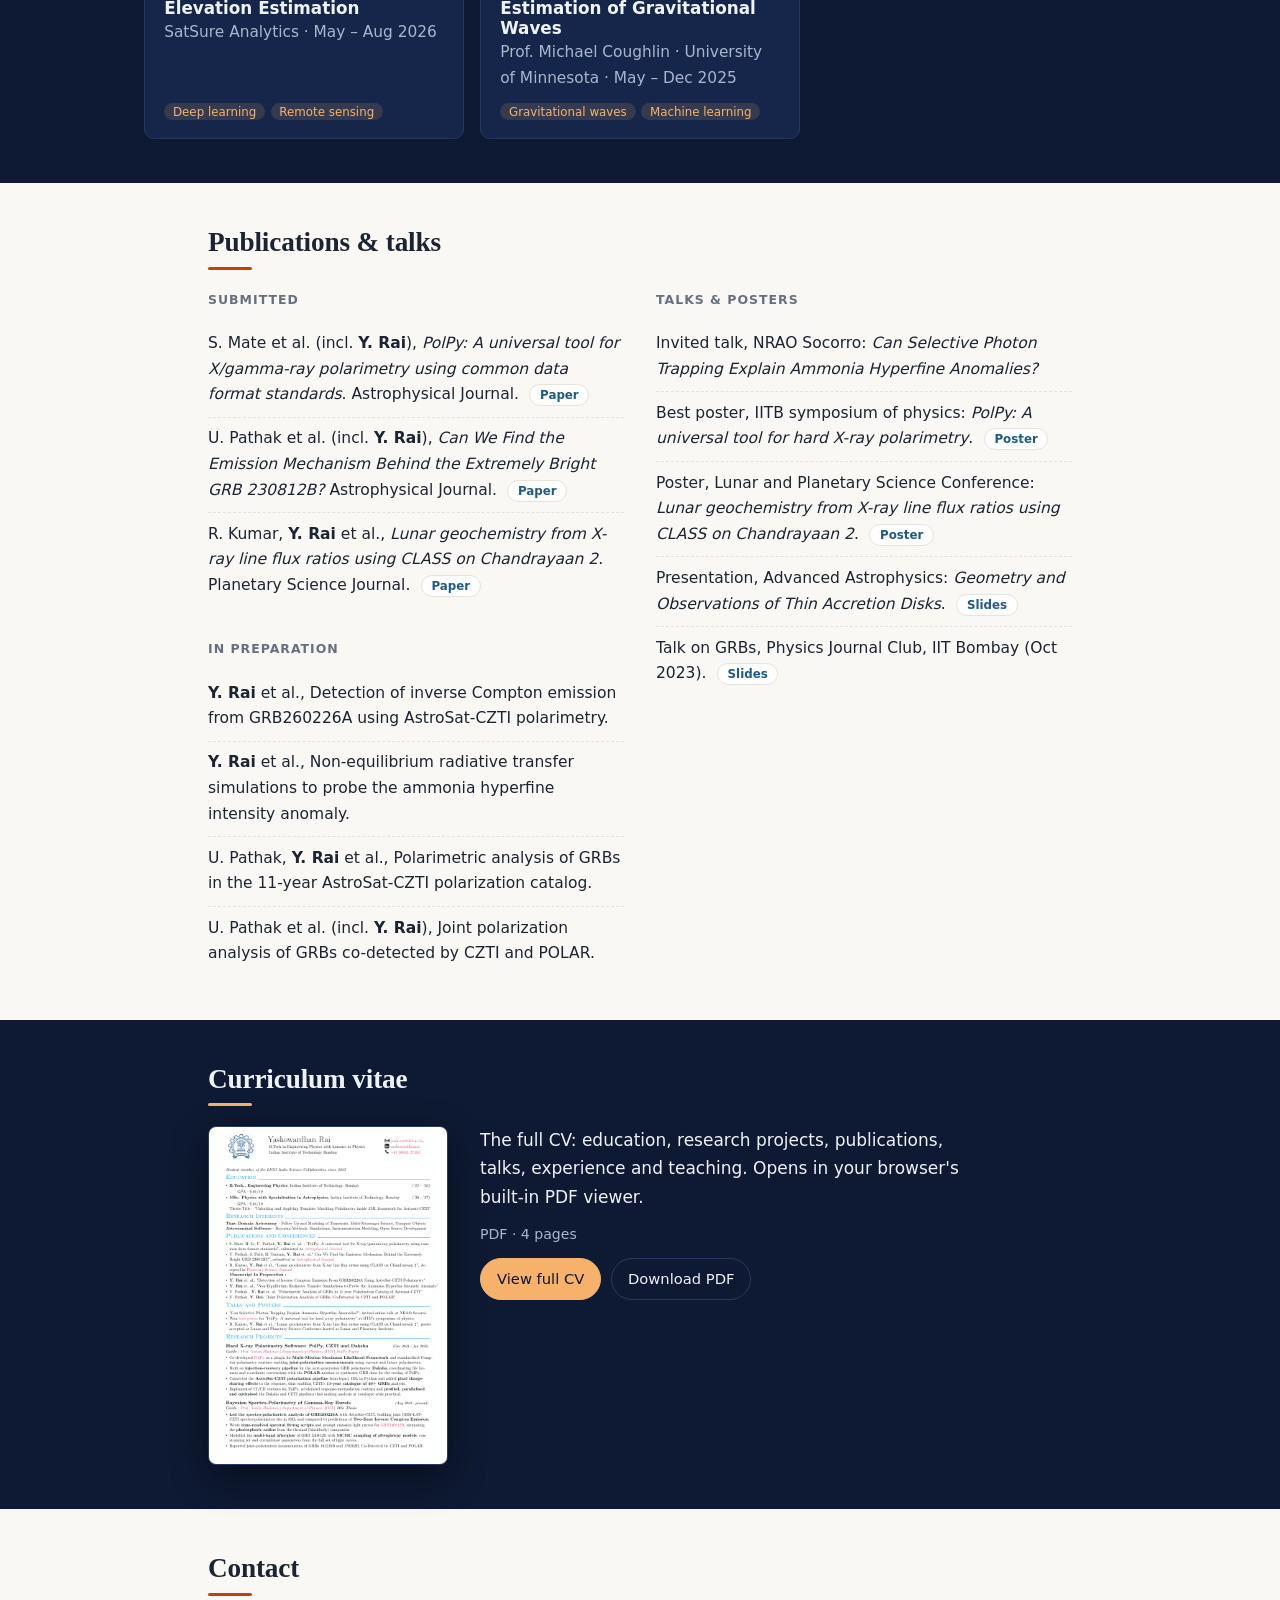
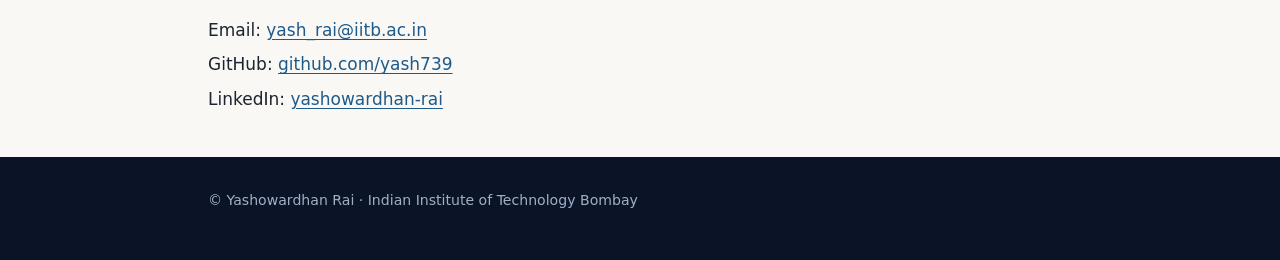
==== commit 21f585d8: "Update CV to latest resume (4 pages); cache-bust images and PDF" ====
--- a/index.html
+++ b/index.html
@@ -156,7 +156,7 @@
       </a>
       <div class="cv-text">
         <p>The full CV: education, research projects, publications, talks, experience and teaching. Opens in your browser's built-in PDF viewer.</p>
-        <p class="meta">PDF &middot; 3 pages</p>
+        <p class="meta">PDF &middot; 4 pages</p>
         <div class="btns">
           <a class="btn primary" href="assets/cv/Yashowardhan_Rai_CV.pdf" target="_blank" rel="noopener">View full CV</a>
           <a class="btn" href="assets/cv/Yashowardhan_Rai_CV.pdf" download>Download PDF</a>
--- a/assets/panel.css
+++ b/assets/panel.css
@@ -8,30 +8,60 @@
 #research .card.is-active { border-color: #f6b26b; box-shadow: 0 0 0 1px #f6b26b, 0 10px 30px rgba(0,0,0,.35); }
 #research .card.is-active h3 { color: #f6b26b; }
 
+/* the panel: a sticky shell (look, close button, progress, edge fades) around a scroller (content) */
 .rv-panel { grid-column: 2 / 4; grid-row: 1 / span 8; align-self: stretch; position: relative; contain: size; }
-.rv-inner {
-  position: sticky; top: 4.75rem; max-height: calc(100vh - 6rem); overflow: auto; overscroll-behavior: contain;
-  background: #16264a; border: 1px solid #2b3f6b; border-radius: 16px; padding: 1.5rem 1.7rem 1.7rem;
+.rv-shell {
+  position: sticky; top: 4.75rem; max-height: calc(100vh - 6rem);
+  display: flex; flex-direction: column; overflow: hidden;
+  background: #16264a; border: 1px solid #2b3f6b; border-radius: 16px;
   box-shadow: 0 24px 60px rgba(0,0,0,.4);
 }
+.rv-scroll {
+  flex: 1 1 auto; min-height: 0; overflow-y: auto; padding: 1.6rem 1.7rem 2.2rem;
+  scroll-behavior: smooth; scroll-padding: 1.5rem;
+  scrollbar-width: thin; scrollbar-color: rgba(246,178,107,.55) transparent;
+}
+.rv-scroll:focus-visible { outline: 2px solid rgba(246,178,107,.7); outline-offset: -3px; }
+.rv-scroll::-webkit-scrollbar { width: 10px; }
+.rv-scroll::-webkit-scrollbar-track { background: transparent; margin: 14px 0; }
+.rv-scroll::-webkit-scrollbar-thumb { background: rgba(246,178,107,.38); border-radius: 10px; border: 3px solid transparent; background-clip: content-box; }
+.rv-scroll::-webkit-scrollbar-thumb:hover { background: rgba(246,178,107,.8); border: 3px solid transparent; background-clip: content-box; }
+
+/* reading progress */
+.rv-progress {
+  position: absolute; top: 0; left: 0; right: 0; height: 3px; z-index: 3; pointer-events: none;
+  background: linear-gradient(90deg, #f6b26b, #ffd9a8); transform-origin: 0 50%; transform: scaleX(var(--p, 0));
+  transition: transform 0.12s linear;
+}
+/* soft fades that only appear when there is more content in that direction */
+.rv-fade { position: absolute; left: 0; right: 0; height: 2.6rem; z-index: 2; pointer-events: none; opacity: 0; transition: opacity 0.3s ease; }
+.rv-fade.top { top: 0; background: linear-gradient(#16264a 15%, rgba(22,38,74,0)); }
+.rv-fade.bot { bottom: 0; background: linear-gradient(to top, #16264a 15%, rgba(22,38,74,0)); }
+.rv-shell.can-up .rv-fade.top, .rv-shell.can-down .rv-fade.bot { opacity: 1; }
+
 .rv-close {
-  position: absolute; top: 0.8rem; right: 0.9rem; width: 2rem; height: 2rem; border: 0; border-radius: 50%;
-  background: rgba(255,255,255,.08); color: #eef2f9; font: 1.3rem/1 var(--sans); cursor: pointer;
+  position: absolute; top: 0.85rem; right: 0.95rem; z-index: 4; width: 2rem; height: 2rem; border: 0; border-radius: 50%;
+  background: rgba(255,255,255,.1); color: #eef2f9; font: 1.3rem/1 var(--sans); cursor: pointer;
+  transition: background 0.15s, color 0.15s, transform 0.15s;
 }
-.rv-close:hover { background: #f6b26b; color: #0b1426; }
-.rv-title { font: 600 1.55rem/1.2 var(--serif); margin: 0 2.2rem 0.35rem 0; letter-spacing: -0.005em; }
+.rv-close:hover { background: #f6b26b; color: #0b1426; transform: rotate(90deg); }
+
+.rv-title { font: 600 1.55rem/1.2 var(--serif); margin: 0 2.4rem 0.35rem 0; letter-spacing: -0.005em; }
 .rv-title:focus { outline: none; }
 .rv-meta { margin: 0 0 0.9rem; color: var(--muted); font-size: 0.9rem; }
 .rv-lede { margin: 0 0 0.9rem; font-size: 1.02rem; }
-.rv-inner .tags { margin: 0 0 1rem; padding: 0; }
-.rv-inner .links { display: flex; flex-wrap: wrap; gap: 0.5rem; margin: 0 0 0.5rem; }
-.rv-inner .prose { max-width: none; font-size: 0.98rem; }
-.rv-inner .prose h2 { font: 600 1.1rem var(--serif); margin: 1.6rem 0 0.4rem; color: #f6b26b; letter-spacing: 0.01em; }
-.rv-inner .prose p { margin: 0.5rem 0; }
-.rv-inner .prose ul { margin: 0.4rem 0; padding-left: 1.2rem; }
-.rv-inner .prose li { margin: 0.35rem 0; }
+.rv-scroll .tags { margin: 0 0 1rem; padding: 0; }
+.rv-scroll .links { display: flex; flex-wrap: wrap; gap: 0.5rem; margin: 0 0 0.5rem; }
+.rv-scroll .prose { max-width: none; font-size: 0.98rem; }
+.rv-scroll .prose h2 { font: 600 1.1rem var(--serif); margin: 1.6rem 0 0.4rem; color: #f6b26b; letter-spacing: 0.01em; }
+.rv-scroll .prose p { margin: 0.5rem 0; }
+.rv-scroll .prose ul { margin: 0.4rem 0; padding-left: 1.2rem; }
+.rv-scroll .prose li { margin: 0.35rem 0; }
 .rv-full { display: inline-block; margin-top: 1.2rem; font-size: 0.85rem; }
 
+@media (prefers-reduced-motion: reduce) {
+  .rv-scroll { scroll-behavior: auto; }
+}
 @media (max-width: 52rem) {
   #research .cards { grid-template-columns: 1fr; }
   .rv-panel { display: none; }
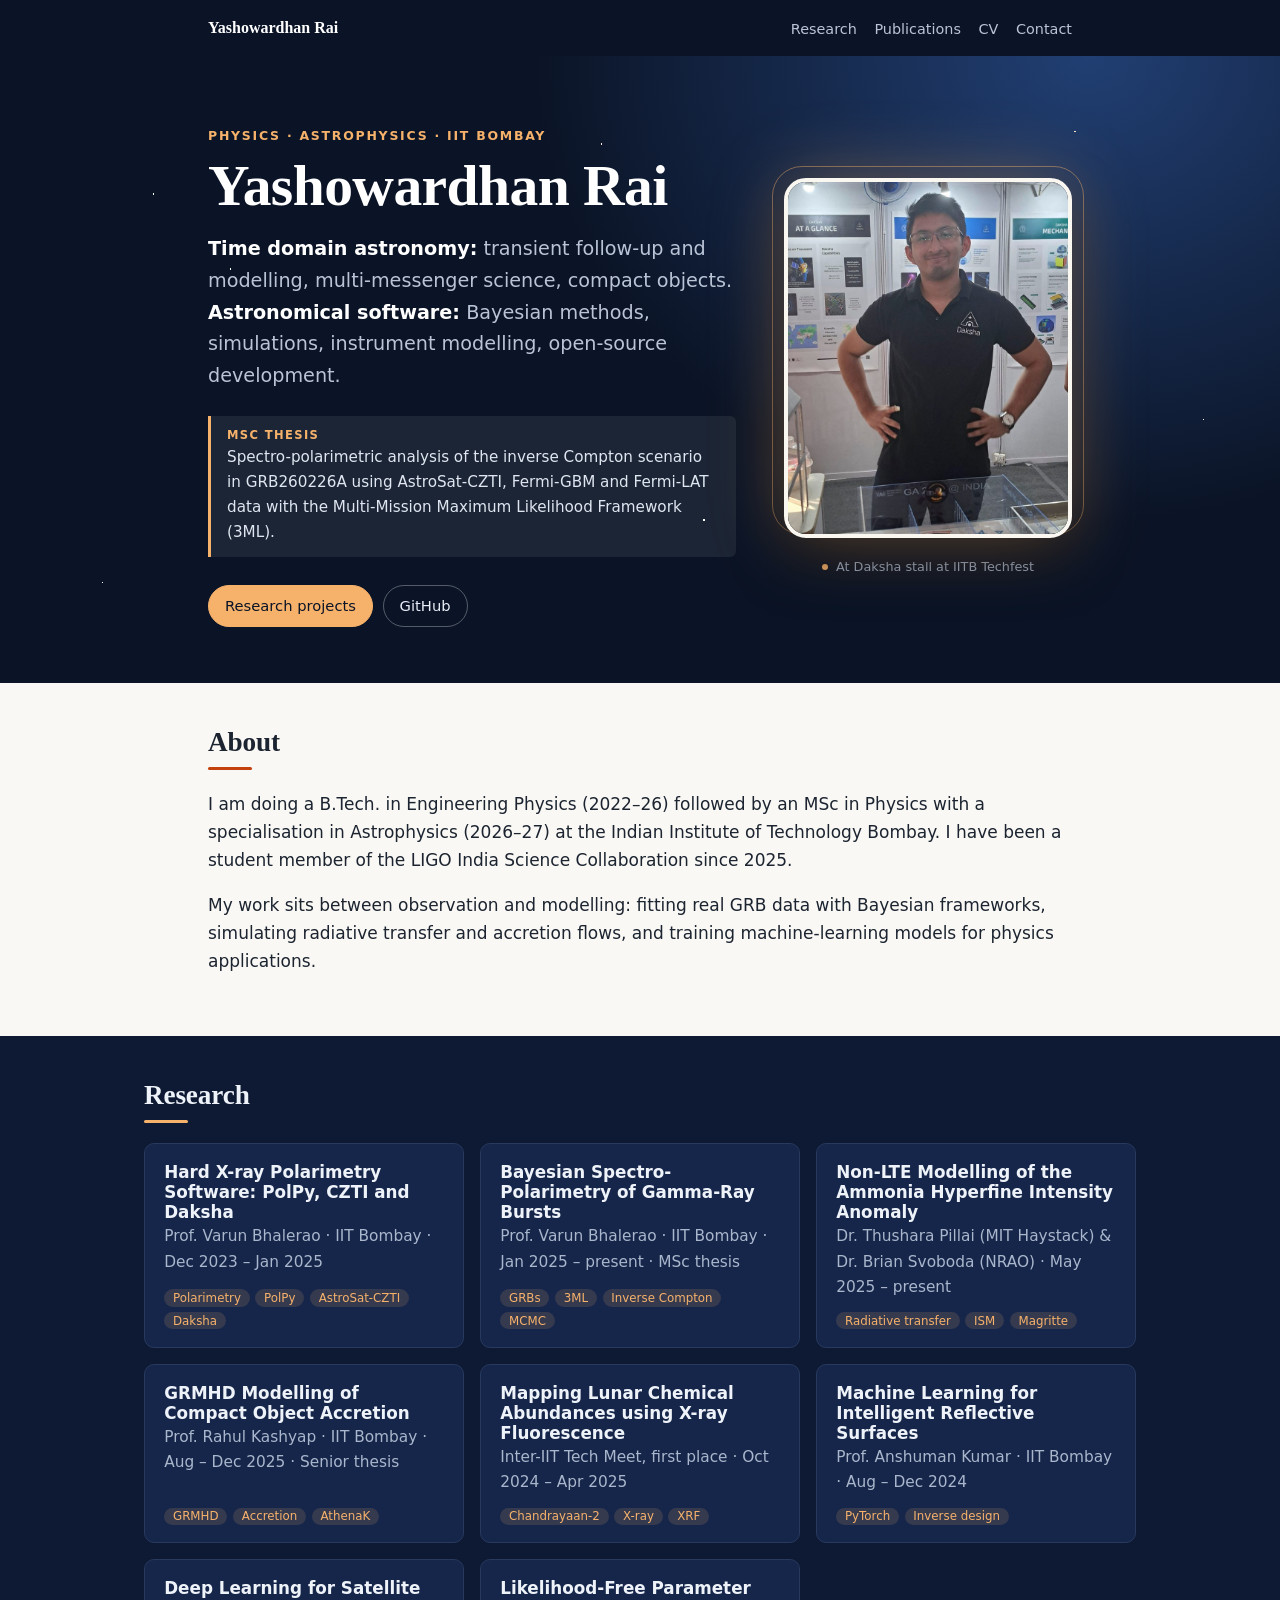
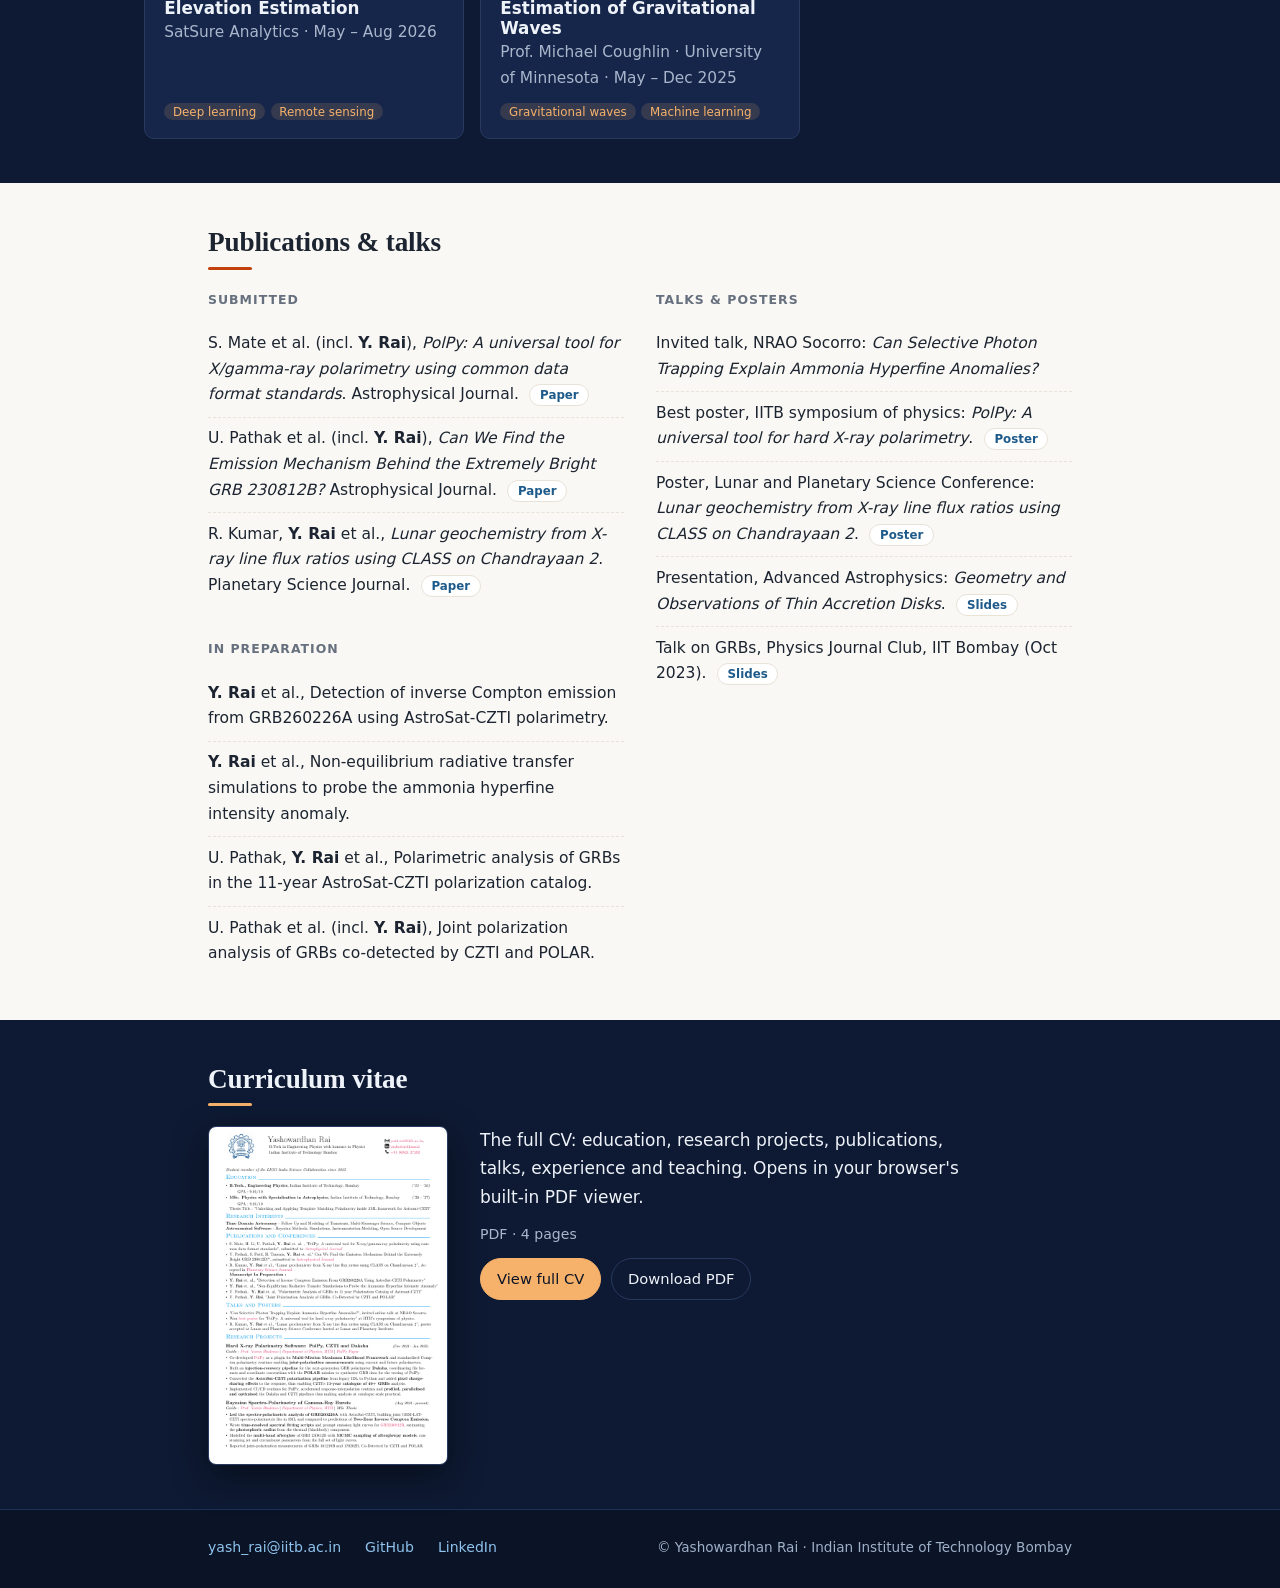
==== commit 032860d2: "Fold Contact section into the footer" ====
--- a/index.html
+++ b/index.html
@@ -166,20 +166,17 @@
   </div>
 </section>
 
-<section id="contact">
-  <div class="wrap">
-    <h2>Contact</h2>
-    <ul class="contact-list">
-      <li>Email: <a href="mailto:yash_rai@iitb.ac.in">yash_rai@iitb.ac.in</a></li>
-      <li>GitHub: <a href="https://github.com/yash739">github.com/yash739</a></li>
-      <li>LinkedIn: <a href="https://www.linkedin.com/in/yashowardhan-rai-b2b551202/">yashowardhan-rai</a></li>
-    </ul>
-  </div>
-</section>
 </main>
 
-<footer>
-  <div class="wrap">&copy; Yashowardhan Rai &middot; Indian Institute of Technology Bombay</div>
+<footer id="contact">
+  <div class="wrap footer-row">
+    <nav class="footer-links" aria-label="Contact">
+      <a href="mailto:yash_rai@iitb.ac.in">yash_rai@iitb.ac.in</a>
+      <a href="https://github.com/yash739">GitHub</a>
+      <a href="https://www.linkedin.com/in/yashowardhan-rai-b2b551202/">LinkedIn</a>
+    </nav>
+    <p class="footer-copy">&copy; Yashowardhan Rai &middot; Indian Institute of Technology Bombay</p>
+  </div>
 </footer>
 
 <script src="assets/vendor/marked.min.js"></script>
--- a/assets/style.css
+++ b/assets/style.css
@@ -104,8 +104,7 @@
 
 .empty { color: var(--muted); font-style: italic; }
 
-/* contact */
-.contact-list { list-style: none; padding: 0; margin: 0; display: grid; gap: 0.4rem; }
+/* footer (contact links) */
 footer { padding: 2rem 0 3rem; border-top: 1px solid var(--line); color: var(--muted); font-size: 0.88rem; }
 
 /* project pages */
@@ -165,7 +164,12 @@
 section:nth-of-type(even) .btn.primary { background: #f6b26b; color: #0b1426; border-color: #f6b26b; }
 section:nth-of-type(even) .btn.primary:hover { background: #fff; border-color: #fff; color: #0b1426; }
 section:nth-of-type(even) .cv-thumb { border-color: var(--line); box-shadow: 0 12px 36px rgba(0,0,0,.45); }
-footer { background: #0b1426; border-top: 0; color: #9fb0c9; }
+footer { background: #0b1426; border-top: 1px solid #1e2f55; color: #9fb0c9; padding: 1.6rem 0 1.8rem; }
+.footer-row { display: flex; flex-wrap: wrap; align-items: center; justify-content: space-between; gap: 0.7rem 2rem; }
+.footer-links { display: flex; flex-wrap: wrap; gap: 0.35rem 1.5rem; }
+footer a { color: #8fc3ee; text-decoration: none; }
+footer a:hover { color: #f6b26b; text-decoration: underline; text-underline-offset: 0.2em; }
+.footer-copy { margin: 0; font-size: 0.85rem; }
 
 /* hero portrait: two photos that crossfade, in a warm-glow frame */
 .hero-grid { display: grid; grid-template-columns: minmax(0, 1fr) minmax(0, 18rem); gap: 3rem; align-items: center; }
@@ -220,8 +224,8 @@
 .hero { position: relative; z-index: 1; }
 
 /* scroll reveal: .js is set by a tiny inline script, .in by assets/reveal.js */
-.js :where(#about .wrap > :not(h2), section > .wrap > h2, #research .card, .two > div, .cv > *, .contact-list li):not(.in) { opacity: 0; }
-.js :where(#about .wrap > :not(h2), section > .wrap > h2, #research .card, .two > div, .cv > *, .contact-list li).in {
+.js :where(#about .wrap > :not(h2), section > .wrap > h2, #research .card, .two > div, .cv > *):not(.in) { opacity: 0; }
+.js :where(#about .wrap > :not(h2), section > .wrap > h2, #research .card, .two > div, .cv > *).in {
   animation: rise 0.75s cubic-bezier(0.2, 0.7, 0.2, 1) backwards; animation-delay: var(--d, 0s);
 }
 section > .wrap > h2::after { content: ""; display: block; width: 2.75rem; height: 3px; margin-top: 0.55rem; border-radius: 2px; background: var(--accent); }
@@ -231,5 +235,5 @@
 
 @media (prefers-reduced-motion: reduce) {
   *, *::before, *::after { animation: none !important; transition: none !important; }
-  .js :where(#about .wrap > :not(h2), section > .wrap > h2, #research .card, .two > div, .cv > *, .contact-list li):not(.in) { opacity: 1; }
-}
+  .js :where(#about .wrap > :not(h2), section > .wrap > h2, #research .card, .two > div, .cv > *):not(.in) { opacity: 1; }
+}
